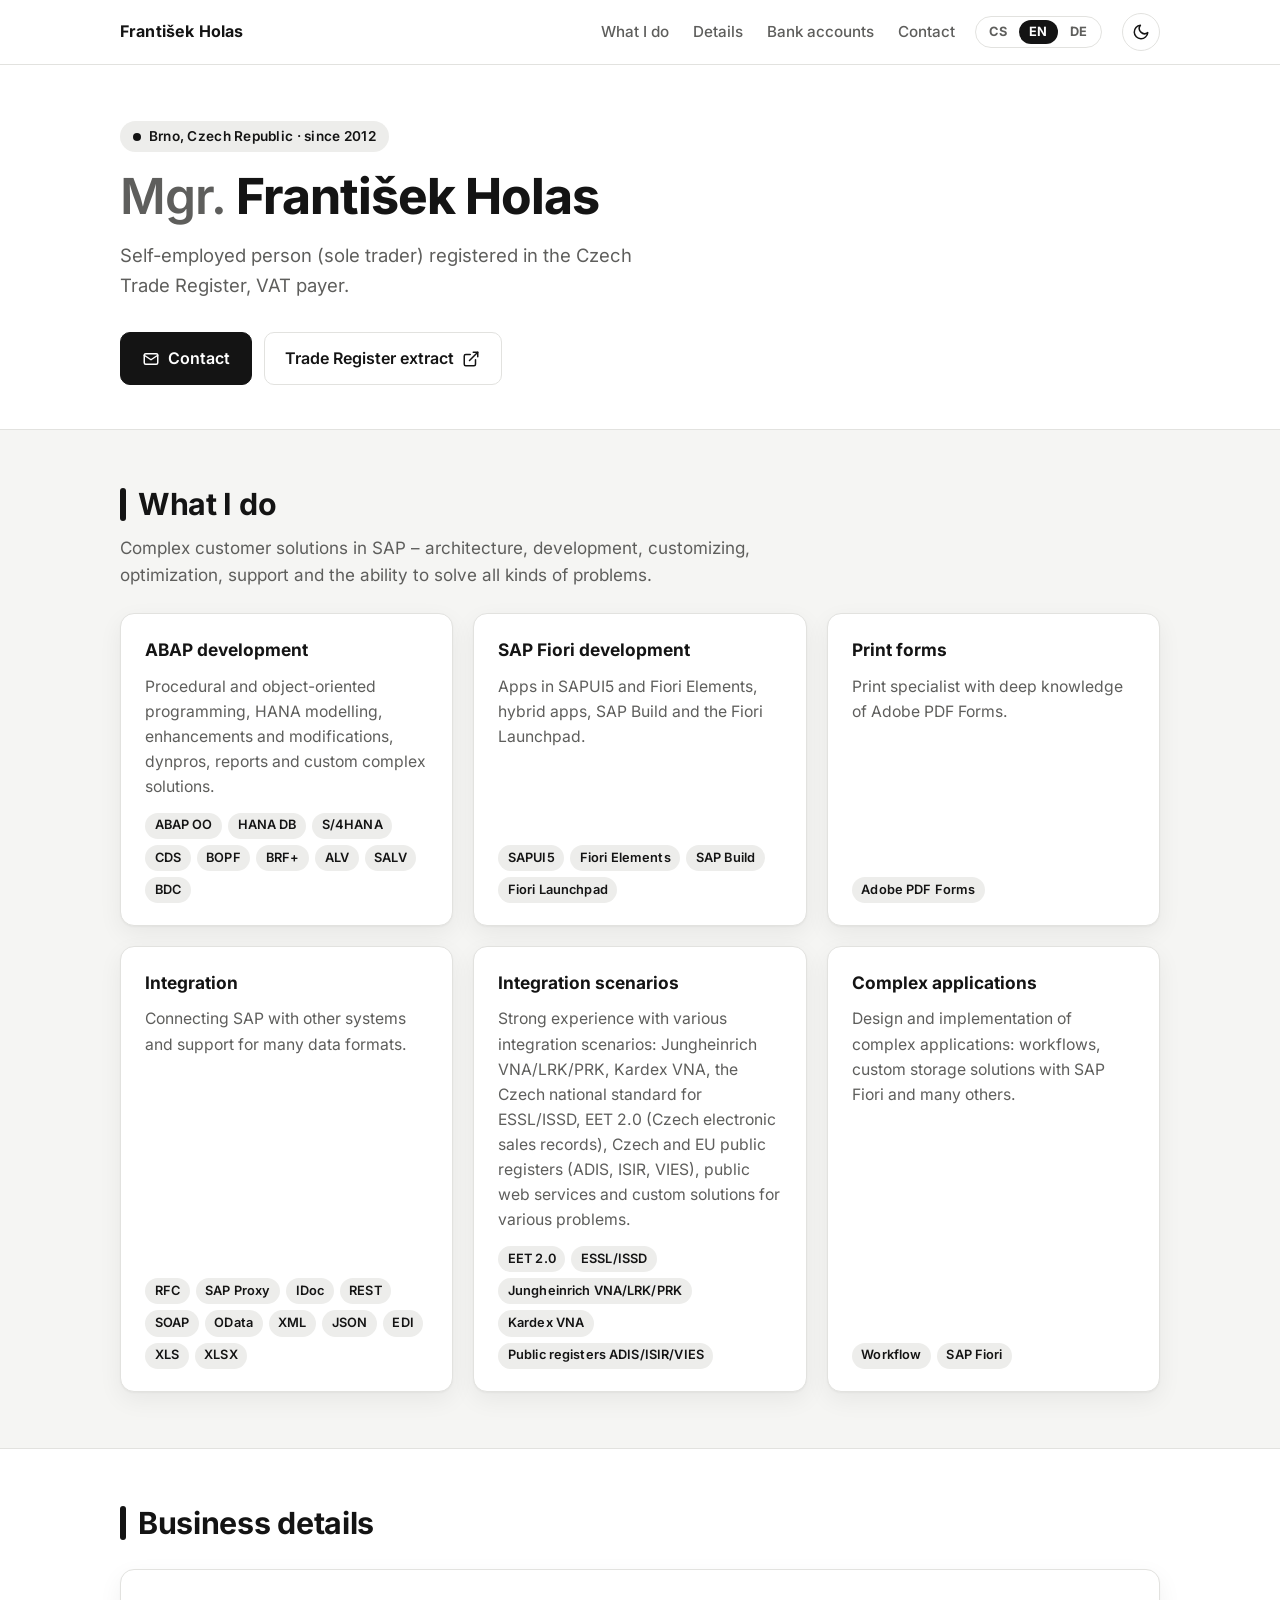
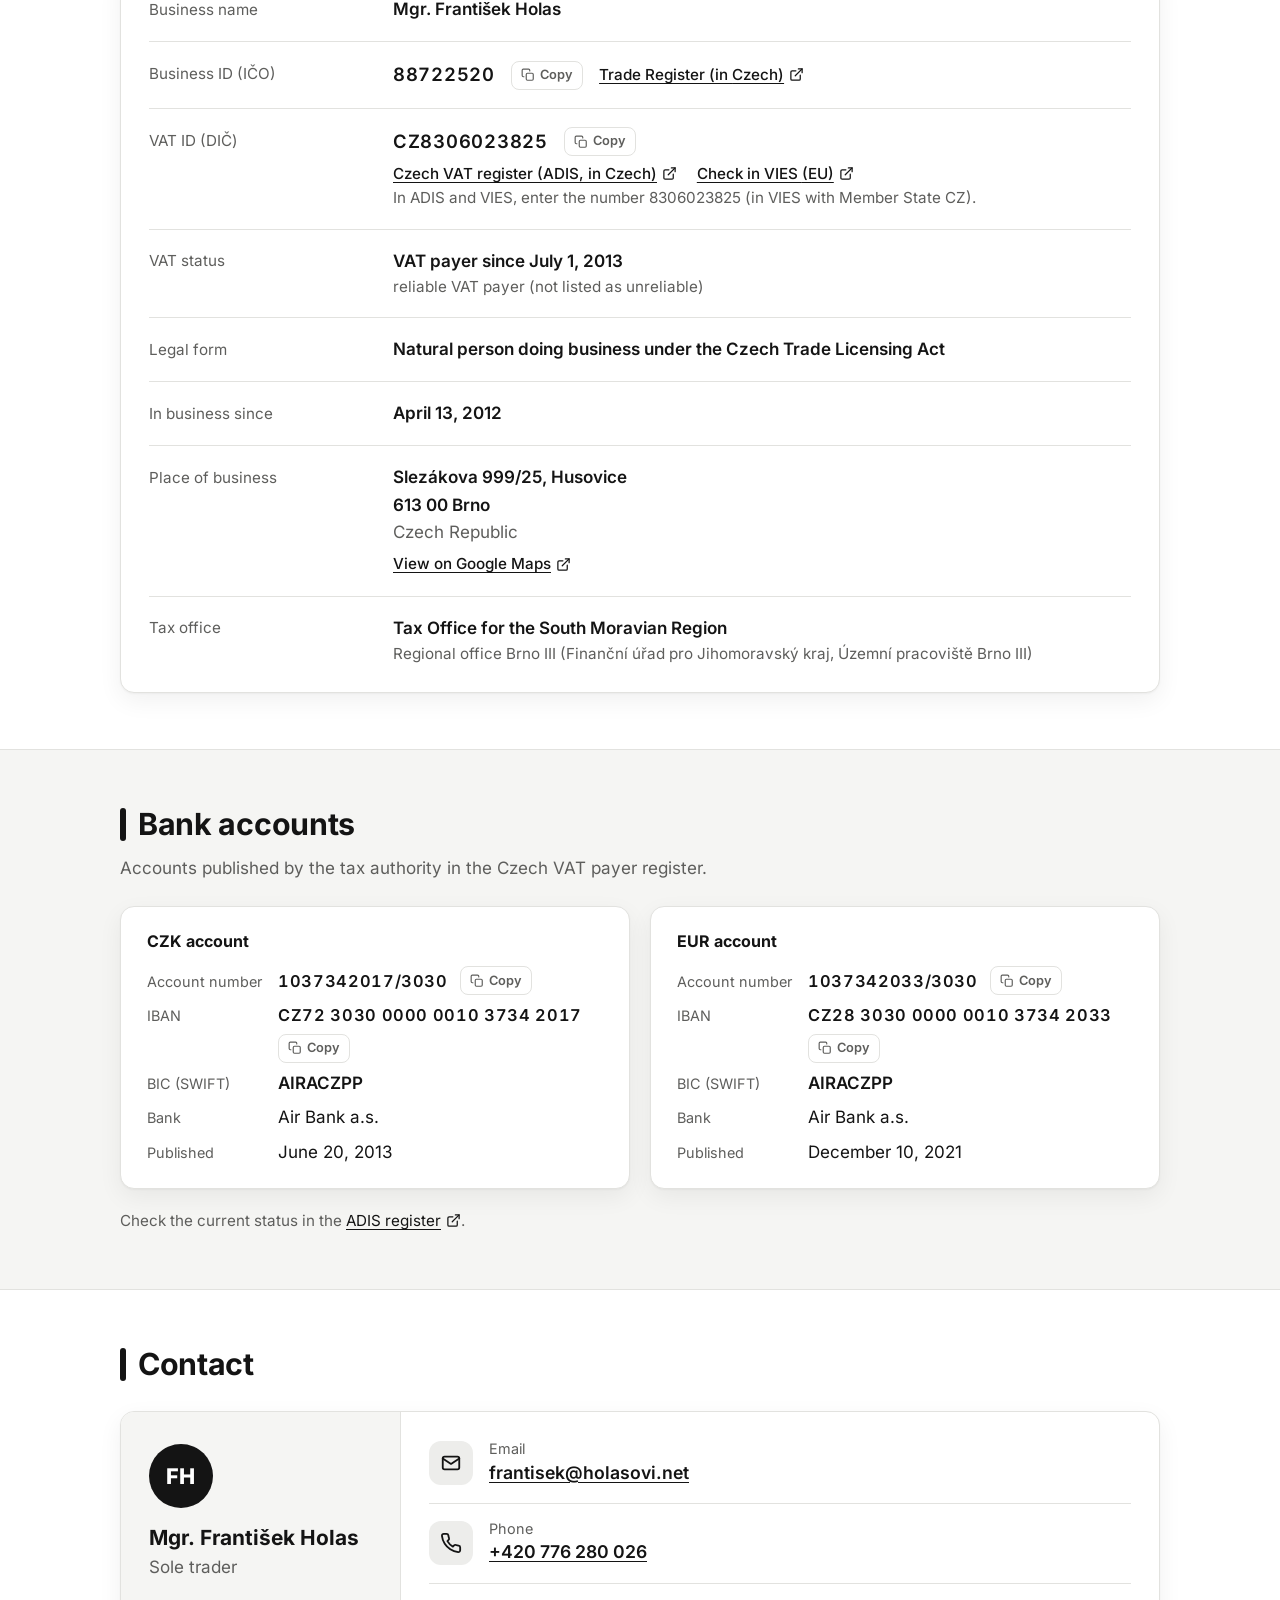
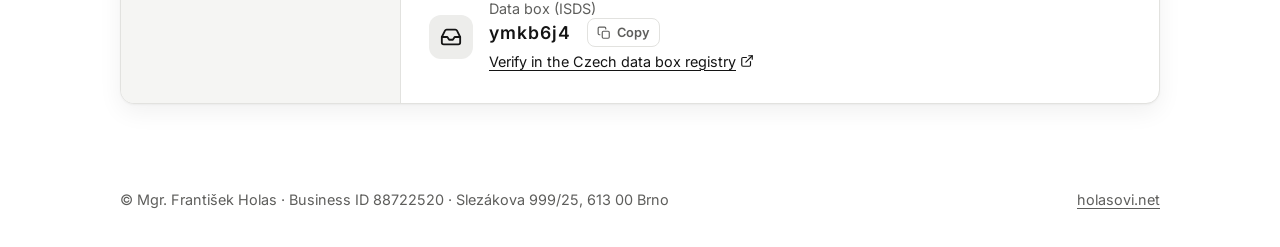
==== frantisek-profil-88722520/index.html @ c2760b26 "Profil Františka: štítky integračních scénářů abecedně Co-Authored-By: Claude Opus 5.5 <noreply@anth" ====
<!doctype html>
<html lang="cs" data-lang-auto>
<head>
  <meta charset="utf-8">
  <meta name="viewport" content="width=device-width, initial-scale=1">
  <!-- Vygenerováno nástrojem nastroje/profily.py – ručně neupravovat. -->
  <script src="../assets/profil/profil.js"></script>
  <title>Mgr. František Holas | podnikatel, Brno</title>
  <meta name="description" content="Mgr. František Holas, podnikatel, IČO 88722520, DIČ CZ8306023825, Slezákova 999/25, 613 00 Brno. Údaje o podnikateli, bankovní účty a kontakt.">
  <meta name="color-scheme" content="light dark">
  <meta name="theme-color" content="#ffffff" media="(prefers-color-scheme: light)">
  <meta name="theme-color" content="#0f0f0f" media="(prefers-color-scheme: dark)">

  <link rel="alternate" hreflang="cs" href="https://holasovi.net/frantisek-profil-88722520/">
  <link rel="alternate" hreflang="en" href="https://holasovi.net/frantisek-profil-88722520/en/">
  <link rel="alternate" hreflang="de" href="https://holasovi.net/frantisek-profil-88722520/de/">
  <link rel="alternate" hreflang="x-default" href="https://holasovi.net/frantisek-profil-88722520/">
  <link rel="canonical" href="https://holasovi.net/frantisek-profil-88722520/">

  <meta property="og:type" content="profile">
  <meta property="og:url" content="https://holasovi.net/frantisek-profil-88722520/">
  <meta property="og:locale" content="cs_CZ">
  <meta property="og:title" content="Mgr. František Holas">
  <meta property="og:description" content="Údaje o podnikateli, bankovní účty a kontakt. IČO 88722520, Brno.">

  <link rel="icon" type="image/png" sizes="32x32" href="ikony/favicon-32.png">
  <link rel="icon" type="image/png" sizes="64x64" href="ikony/favicon-64.png">
  <link rel="apple-touch-icon" href="ikony/apple-touch-icon.png">
  <link rel="preload" href="../assets/profil/fonts/inter-latin.woff2" as="font" type="font/woff2" crossorigin>
  <link rel="preload" href="../assets/profil/fonts/inter-latin-ext.woff2" as="font" type="font/woff2" crossorigin>
  <link rel="stylesheet" href="../assets/profil/profil.css">

  <script type="application/ld+json">
  {
    "@context": "https://schema.org",
    "@type": "Person",
    "name": "Mgr. František Holas",
    "givenName": "František",
    "familyName": "Holas",
    "url": "https://holasovi.net/frantisek-profil-88722520/",
    "email": "frantisek@holasovi.net",
    "vatID": "CZ8306023825",
    "identifier": {
      "@type": "PropertyValue",
      "propertyID": "IČO",
      "value": "88722520"
    },
    "address": {
      "@type": "PostalAddress",
      "streetAddress": "Slezákova 999/25",
      "addressLocality": "Brno",
      "postalCode": "613 00",
      "addressCountry": "CZ"
    },
    "honorificPrefix": "Mgr.",
    "knowsAbout": [
      "ABAP OO",
      "ALV",
      "Adobe PDF Forms",
      "BDC",
      "BOPF",
      "BRF+",
      "CDS",
      "EDI",
      "EET 2.0",
      "ESSL/ISSD",
      "Fiori Elements",
      "Fiori Launchpad",
      "HANA DB",
      "IDoc",
      "JSON",
      "Jungheinrich VNA/LRK/PRK",
      "Kardex VNA",
      "OData",
      "REST",
      "RFC",
      "S/4HANA",
      "SALV",
      "SAP Build",
      "SAP Fiori",
      "SAP Proxy",
      "SAPUI5",
      "SOAP",
      "Veřejné rejstříky ADIS/ISIR/VIES",
      "Workflow",
      "XLS",
      "XLSX",
      "XML"
    ],
    "telephone": "+420776280026"
  }
  </script>
</head>
<body>
  <a class="skip" href="#main">Přejít na obsah</a>

  <header class="site-header">
    <div class="wrap">
      <a class="brand" href="#" aria-label="Mgr. František Holas, na začátek stránky">František Holas</a>
      <div class="header-end">
        <nav class="nav" aria-label="Hlavní navigace">
          <a href="#cinnost">Čím se zabývám</a>
          <a href="#udaje">Údaje</a>
          <a href="#ucty">Bankovní účty</a>
          <a href="#kontakt">Kontakt</a>
        </nav>
        <nav class="lang" aria-label="Jazyk">
          <a href="./" hreflang="cs" lang="cs" data-set-lang="cs" aria-label="Čeština" title="Čeština" aria-current="page">CS</a>
          <a href="en/" hreflang="en" lang="en" data-set-lang="en" aria-label="English" title="English">EN</a>
          <a href="de/" hreflang="de" lang="de" data-set-lang="de" aria-label="Deutsch" title="Deutsch">DE</a>
        </nav>
        <button class="vzhled" type="button" aria-label="Tmavý režim" aria-pressed="false" data-na-tmavy="Přepnout na tmavý režim" data-na-svetly="Přepnout na světlý režim" title="Přepnout na tmavý režim">
          <svg class="ikona-mesic" viewBox="0 0 24 24" fill="none" stroke="currentColor" stroke-width="2" stroke-linecap="round" stroke-linejoin="round" aria-hidden="true"><path d="M21 12.8A9 9 0 1 1 11.2 3a7 7 0 0 0 9.8 9.8z"/></svg>
          <svg class="ikona-slunce" viewBox="0 0 24 24" fill="none" stroke="currentColor" stroke-width="2" stroke-linecap="round" stroke-linejoin="round" aria-hidden="true"><circle cx="12" cy="12" r="4"/><path d="M12 2v2M12 20v2M4.93 4.93l1.41 1.41M17.66 17.66l1.41 1.41M2 12h2M20 12h2M4.93 19.07l1.41-1.41M17.66 6.34l1.41-1.41"/></svg>
        </button>
      </div>
    </div>
  </header>

  <main id="main">
    <section class="hero">
      <div class="wrap">
        <p class="eyebrow">Brno, Česká republika · od roku 2012</p>
        <h1><span class="titul">Mgr.</span> František&nbsp;Holas</h1>
        <p class="lead">Podnikající fyzická osoba zapsaná v&nbsp;živnostenském rejstříku, plátce DPH.</p>
        <div class="actions">
          <a class="btn primary" href="#kontakt">
            <svg viewBox="0 0 24 24" fill="none" stroke="currentColor" stroke-width="2" stroke-linecap="round" stroke-linejoin="round" aria-hidden="true"><rect x="3" y="5" width="18" height="14" rx="2"/><polyline points="3 7 12 13 21 7"/></svg>
            Kontakt
          </a>
          <a class="btn" href="https://rzp.gov.cz/verejne-udaje/cs/udaje/vyber-subjektu;ico=88722520" target="_blank" rel="noopener" hreflang="cs">
            Výpis ze živnostenského rejstříku
            <svg viewBox="0 0 24 24" fill="none" stroke="currentColor" stroke-width="2" stroke-linecap="round" stroke-linejoin="round" aria-hidden="true"><path d="M18 13v6a2 2 0 0 1-2 2H5a2 2 0 0 1-2-2V8a2 2 0 0 1 2-2h6"/><polyline points="15 3 21 3 21 9"/><line x1="10" y1="14" x2="21" y2="3"/></svg>
          </a>
        </div>
      </div>
    </section>

    <section class="block soft" id="cinnost" aria-labelledby="cinnost-h">
      <div class="wrap">
        <h2 id="cinnost-h">Čím se zabývám</h2>
        <p class="intro">Komplexní řešení pro zákazníky v&nbsp;SAP – návrh architektury, vývoj, customizing, optimalizace, podpora a řešení nejrůznějších problémů.</p>
        <div class="oblasti">
          <div class="card oblast">
            <h3>Vývoj v&nbsp;ABAP</h3>
            <p>Procedurální i objektový přístup, modelování v&nbsp;HANA, enhancementy a modifikace, dynpra, reporty a vlastní komplexní řešení.</p>
            <ul class="stitky"><li>ABAP OO</li><li>HANA DB</li><li>S/4HANA</li><li>CDS</li><li>BOPF</li><li>BRF+</li><li>ALV</li><li>SALV</li><li>BDC</li></ul>
          </div>
          <div class="card oblast">
            <h3>Vývoj v&nbsp;SAP Fiori</h3>
            <p>Aplikace v&nbsp;SAPUI5 a Fiori Elements, hybridní aplikace, SAP Build a Fiori Launchpad.</p>
            <ul class="stitky"><li>SAPUI5</li><li>Fiori Elements</li><li>SAP Build</li><li>Fiori Launchpad</li></ul>
          </div>
          <div class="card oblast">
            <h3>Tiskové formuláře</h3>
            <p>Specialista na tisk s&nbsp;hlubokou znalostí Adobe PDF Forms.</p>
            <ul class="stitky"><li>Adobe PDF Forms</li></ul>
          </div>
          <div class="card oblast">
            <h3>Integrace</h3>
            <p>Propojení SAP s&nbsp;dalšími systémy a podpora mnoha datových formátů.</p>
            <ul class="stitky"><li>RFC</li><li>SAP Proxy</li><li>IDoc</li><li>REST</li><li>SOAP</li><li>OData</li><li>XML</li><li>JSON</li><li>EDI</li><li>XLS</li><li>XLSX</li></ul>
          </div>
          <div class="card oblast">
            <h3>Integrační scénáře</h3>
            <p>Bohaté zkušenosti s&nbsp;různými scénáři: Jungheinrich VNA/LRK/PRK, Kardex VNA, národní standard pro ESSL/ISSD, EET&nbsp;2.0, veřejné rejstříky (ADIS, ISIR, VIES), veřejné webové služby a vlastní řešení nejrůznějších problémů.</p>
            <ul class="stitky"><li>EET 2.0</li><li>ESSL/ISSD</li><li>Jungheinrich VNA/LRK/PRK</li><li>Kardex VNA</li><li>Veřejné rejstříky ADIS/ISIR/VIES</li></ul>
          </div>
          <div class="card oblast">
            <h3>Komplexní aplikace</h3>
            <p>Návrh a realizace komplexních aplikací: workflow, vlastní řešení ukládání dat se SAP Fiori a mnoho dalšího.</p>
            <ul class="stitky"><li>Workflow</li><li>SAP Fiori</li></ul>
          </div>
        </div>
      </div>
    </section>

    <section class="block" id="udaje" aria-labelledby="udaje-h">
      <div class="wrap">
        <h2 id="udaje-h">Údaje o&nbsp;podnikateli</h2>
        <dl class="card facts">
          <div class="fact">
            <dt>Obchodní jméno</dt>
            <dd>Mgr.&nbsp;František&nbsp;Holas</dd>
          </div>
          <div class="fact">
            <dt>IČO</dt>
            <dd class="num-row">
              <span class="num">88722520</span>
              <button class="kopirovat" type="button" data-kopirovat="88722520" data-text="Kopírovat" data-hotovo="Zkopírováno" aria-label="Kopírovat IČO"><svg viewBox="0 0 24 24" fill="none" stroke="currentColor" stroke-width="2" stroke-linecap="round" stroke-linejoin="round" aria-hidden="true"><rect x="9" y="9" width="12" height="12" rx="2"/><path d="M5 15H4a2 2 0 0 1-2-2V4a2 2 0 0 1 2-2h9a2 2 0 0 1 2 2v1"/></svg><span class="kopirovat__text">Kopírovat</span></button>
              <a class="ext" href="https://rzp.gov.cz/verejne-udaje/cs/udaje/vyber-subjektu;ico=88722520" target="_blank" rel="noopener" hreflang="cs">Živnostenský <span class="nowrap">rejstřík<svg viewBox="0 0 24 24" fill="none" stroke="currentColor" stroke-width="2" stroke-linecap="round" stroke-linejoin="round" aria-hidden="true"><path d="M18 13v6a2 2 0 0 1-2 2H5a2 2 0 0 1-2-2V8a2 2 0 0 1 2-2h6"/><polyline points="15 3 21 3 21 9"/><line x1="10" y1="14" x2="21" y2="3"/></svg></span></a>
            </dd>
          </div>
          <div class="fact">
            <dt>DIČ</dt>
            <dd>
              <span class="num-row"><span class="num">CZ8306023825</span><button class="kopirovat" type="button" data-kopirovat="CZ8306023825" data-text="Kopírovat" data-hotovo="Zkopírováno" aria-label="Kopírovat DIČ"><svg viewBox="0 0 24 24" fill="none" stroke="currentColor" stroke-width="2" stroke-linecap="round" stroke-linejoin="round" aria-hidden="true"><rect x="9" y="9" width="12" height="12" rx="2"/><path d="M5 15H4a2 2 0 0 1-2-2V4a2 2 0 0 1 2-2h9a2 2 0 0 1 2 2v1"/></svg><span class="kopirovat__text">Kopírovat</span></button></span>
              <span class="odkazy"><a class="ext" href="https://adisspr.mfcr.cz/dpr/DphReg?id=1&amp;pocet=1&amp;fu=&amp;OK=+Search+&amp;ZPRAC=RDPHI1&amp;dic=8306023825" target="_blank" rel="noopener" hreflang="cs">Registr plátců DPH <span class="nowrap">(ADIS)<svg viewBox="0 0 24 24" fill="none" stroke="currentColor" stroke-width="2" stroke-linecap="round" stroke-linejoin="round" aria-hidden="true"><path d="M18 13v6a2 2 0 0 1-2 2H5a2 2 0 0 1-2-2V8a2 2 0 0 1 2-2h6"/><polyline points="15 3 21 3 21 9"/><line x1="10" y1="14" x2="21" y2="3"/></svg></span></a><a class="ext" href="https://ec.europa.eu/taxation_customs/vies/#/vat-validation" target="_blank" rel="noopener">Ověření ve VIES <span class="nowrap">(EU)<svg viewBox="0 0 24 24" fill="none" stroke="currentColor" stroke-width="2" stroke-linecap="round" stroke-linejoin="round" aria-hidden="true"><path d="M18 13v6a2 2 0 0 1-2 2H5a2 2 0 0 1-2-2V8a2 2 0 0 1 2-2h6"/><polyline points="15 3 21 3 21 9"/><line x1="10" y1="14" x2="21" y2="3"/></svg></span></a></span>
              <span class="note">V&nbsp;ADIS i&nbsp;VIES zadejte číslo 8306023825 (ve VIES členský stát CZ).</span>
            </dd>
          </div>
          <div class="fact">
            <dt>Plátce DPH</dt>
            <dd>ano, od <time datetime="2013-07-01">1.&nbsp;července 2013</time> <span class="note">spolehlivý plátce (není veden jako nespolehlivý)</span></dd>
          </div>
          <div class="fact">
            <dt>Právní forma</dt>
            <dd>Fyzická osoba podnikající dle živnostenského zákona</dd>
          </div>
          <div class="fact">
            <dt>Podnikání od</dt>
            <dd><time datetime="2012-04-13">13.&nbsp;dubna 2012</time></dd>
          </div>
          <div class="fact">
            <dt>Místo podnikání</dt>
            <dd><address>Slezákova 999/25, Husovice<br>613&nbsp;00 Brno<br><span class="country">Česká republika</span></address>
              <a class="ext map-link" href="https://www.google.com/maps/search/?api=1&amp;query=Slez%C3%A1kova%20999%2F25%2C%20613%2000%20Brno" target="_blank" rel="noopener">Zobrazit v&nbsp;Mapách <span class="nowrap">Google<svg viewBox="0 0 24 24" fill="none" stroke="currentColor" stroke-width="2" stroke-linecap="round" stroke-linejoin="round" aria-hidden="true"><path d="M18 13v6a2 2 0 0 1-2 2H5a2 2 0 0 1-2-2V8a2 2 0 0 1 2-2h6"/><polyline points="15 3 21 3 21 9"/><line x1="10" y1="14" x2="21" y2="3"/></svg></span></a>
            </dd>
          </div>
          <div class="fact">
            <dt>Správce daně</dt>
            <dd>Finanční úřad pro Jihomoravský kraj <span class="note">Územní pracoviště Brno III</span></dd>
          </div>
        </dl>
      </div>
    </section>

    <section class="block soft" id="ucty" aria-labelledby="ucty-h">
      <div class="wrap">
        <h2 id="ucty-h">Bankovní účty</h2>
        <p class="intro">Účty zveřejněné správcem daně v&nbsp;registru plátců DPH.</p>
        <div class="ucty">
          <div class="card ucet">
            <h3>Účet v&nbsp;CZK</h3>
            <dl>
              <dt>Číslo účtu</dt>
              <dd><span class="num">1037342017/3030</span><button class="kopirovat" type="button" data-kopirovat="1037342017/3030" data-text="Kopírovat" data-hotovo="Zkopírováno" aria-label="Kopírovat číslo účtu"><svg viewBox="0 0 24 24" fill="none" stroke="currentColor" stroke-width="2" stroke-linecap="round" stroke-linejoin="round" aria-hidden="true"><rect x="9" y="9" width="12" height="12" rx="2"/><path d="M5 15H4a2 2 0 0 1-2-2V4a2 2 0 0 1 2-2h9a2 2 0 0 1 2 2v1"/></svg><span class="kopirovat__text">Kopírovat</span></button></dd>
              <dt>IBAN</dt>
              <dd><span class="num">CZ72&nbsp;3030&nbsp;0000&nbsp;0010&nbsp;3734&nbsp;2017</span><button class="kopirovat" type="button" data-kopirovat="CZ7230300000001037342017" data-text="Kopírovat" data-hotovo="Zkopírováno" aria-label="Kopírovat IBAN"><svg viewBox="0 0 24 24" fill="none" stroke="currentColor" stroke-width="2" stroke-linecap="round" stroke-linejoin="round" aria-hidden="true"><rect x="9" y="9" width="12" height="12" rx="2"/><path d="M5 15H4a2 2 0 0 1-2-2V4a2 2 0 0 1 2-2h9a2 2 0 0 1 2 2v1"/></svg><span class="kopirovat__text">Kopírovat</span></button></dd>
              <dt>BIC (SWIFT)</dt>
              <dd>AIRACZPP</dd>
              <dt>Banka</dt>
              <dd class="slabe">Air Bank a.s.</dd>
              <dt>Zveřejněno</dt>
              <dd class="slabe"><time datetime="2013-06-20">20.&nbsp;června 2013</time></dd>
            </dl>
          </div>
          <div class="card ucet">
            <h3>Účet v&nbsp;EUR</h3>
            <dl>
              <dt>Číslo účtu</dt>
              <dd><span class="num">1037342033/3030</span><button class="kopirovat" type="button" data-kopirovat="1037342033/3030" data-text="Kopírovat" data-hotovo="Zkopírováno" aria-label="Kopírovat číslo účtu"><svg viewBox="0 0 24 24" fill="none" stroke="currentColor" stroke-width="2" stroke-linecap="round" stroke-linejoin="round" aria-hidden="true"><rect x="9" y="9" width="12" height="12" rx="2"/><path d="M5 15H4a2 2 0 0 1-2-2V4a2 2 0 0 1 2-2h9a2 2 0 0 1 2 2v1"/></svg><span class="kopirovat__text">Kopírovat</span></button></dd>
              <dt>IBAN</dt>
              <dd><span class="num">CZ28&nbsp;3030&nbsp;0000&nbsp;0010&nbsp;3734&nbsp;2033</span><button class="kopirovat" type="button" data-kopirovat="CZ2830300000001037342033" data-text="Kopírovat" data-hotovo="Zkopírováno" aria-label="Kopírovat IBAN"><svg viewBox="0 0 24 24" fill="none" stroke="currentColor" stroke-width="2" stroke-linecap="round" stroke-linejoin="round" aria-hidden="true"><rect x="9" y="9" width="12" height="12" rx="2"/><path d="M5 15H4a2 2 0 0 1-2-2V4a2 2 0 0 1 2-2h9a2 2 0 0 1 2 2v1"/></svg><span class="kopirovat__text">Kopírovat</span></button></dd>
              <dt>BIC (SWIFT)</dt>
              <dd>AIRACZPP</dd>
              <dt>Banka</dt>
              <dd class="slabe">Air Bank a.s.</dd>
              <dt>Zveřejněno</dt>
              <dd class="slabe"><time datetime="2021-12-10">10.&nbsp;prosince 2021</time></dd>
            </dl>
          </div>
        </div>
        <p class="zdroj">Aktuální stav ověříte v&nbsp;<a class="ext" href="https://adisspr.mfcr.cz/dpr/DphReg?id=1&amp;pocet=1&amp;fu=&amp;OK=+Search+&amp;ZPRAC=RDPHI1&amp;dic=8306023825" target="_blank" rel="noopener" hreflang="cs">registru <span class="nowrap">ADIS<svg viewBox="0 0 24 24" fill="none" stroke="currentColor" stroke-width="2" stroke-linecap="round" stroke-linejoin="round" aria-hidden="true"><path d="M18 13v6a2 2 0 0 1-2 2H5a2 2 0 0 1-2-2V8a2 2 0 0 1 2-2h6"/><polyline points="15 3 21 3 21 9"/><line x1="10" y1="14" x2="21" y2="3"/></svg></span></a>.</p>
      </div>
    </section>

    <section class="block" id="kontakt" aria-labelledby="kontakt-h">
      <div class="wrap">
        <h2 id="kontakt-h">Kontakt</h2>
        <div class="card contact">
          <div class="person">
            <div class="avatar" aria-hidden="true">FH</div>
            <div>
              <p class="name">Mgr.&nbsp;František&nbsp;Holas</p>
              <p class="role">podnikatel</p>
            </div>
          </div>
          <ul class="channels">
            <li class="channel">
              <span class="icon" aria-hidden="true"><svg viewBox="0 0 24 24" fill="none" stroke="currentColor" stroke-width="2" stroke-linecap="round" stroke-linejoin="round" aria-hidden="true"><rect x="3" y="5" width="18" height="14" rx="2"/><polyline points="3 7 12 13 21 7"/></svg></span>
              <div>
                <span class="label">E-mail</span>
                <a class="value" href="mailto:frantisek@holasovi.net">frantisek@<wbr>holasovi.net</a>
              </div>
            </li>
            <li class="channel">
              <span class="icon" aria-hidden="true"><svg viewBox="0 0 24 24" fill="none" stroke="currentColor" stroke-width="2" stroke-linecap="round" stroke-linejoin="round" aria-hidden="true"><path d="M22 16.92v3a2 2 0 0 1-2.18 2 19.79 19.79 0 0 1-8.63-3.07 19.5 19.5 0 0 1-6-6 19.79 19.79 0 0 1-3.07-8.67A2 2 0 0 1 4.11 2h3a2 2 0 0 1 2 1.72 12.84 12.84 0 0 0 .7 2.81 2 2 0 0 1-.45 2.11L8.09 9.91a16 16 0 0 0 6 6l1.27-1.27a2 2 0 0 1 2.11-.45 12.84 12.84 0 0 0 2.81.7A2 2 0 0 1 22 16.92z"/></svg></span>
              <div>
                <span class="label">Telefon</span>
                <a class="value" href="tel:+420776280026">+420&nbsp;776&nbsp;280&nbsp;026</a>
              </div>
            </li>
            <li class="channel">
              <span class="icon" aria-hidden="true"><svg viewBox="0 0 24 24" fill="none" stroke="currentColor" stroke-width="2" stroke-linecap="round" stroke-linejoin="round" aria-hidden="true"><polyline points="22 12 16 12 14 15 10 15 8 12 2 12"/><path d="M5.45 5.11 2 12v6a2 2 0 0 0 2 2h16a2 2 0 0 0 2-2v-6l-3.45-6.89A2 2 0 0 0 16.76 4H7.24a2 2 0 0 0-1.79 1.11z"/></svg></span>
              <div>
                <span class="label">Datová schránka</span>
                <span class="num-row"><span class="value id">ymkb6j4</span><button class="kopirovat" type="button" data-kopirovat="ymkb6j4" data-text="Kopírovat" data-hotovo="Zkopírováno" aria-label="Kopírovat ID datové schránky"><svg viewBox="0 0 24 24" fill="none" stroke="currentColor" stroke-width="2" stroke-linecap="round" stroke-linejoin="round" aria-hidden="true"><rect x="9" y="9" width="12" height="12" rx="2"/><path d="M5 15H4a2 2 0 0 1-2-2V4a2 2 0 0 1 2-2h9a2 2 0 0 1 2 2v1"/></svg><span class="kopirovat__text">Kopírovat</span></button></span>
                <a class="hint ext" href="https://www.datovka.gov.cz/sds/detail?dbid=ymkb6j4" target="_blank" rel="noopener" hreflang="cs">Ověřit v registru datových <span class="nowrap">schránek<svg viewBox="0 0 24 24" fill="none" stroke="currentColor" stroke-width="2" stroke-linecap="round" stroke-linejoin="round" aria-hidden="true"><path d="M18 13v6a2 2 0 0 1-2 2H5a2 2 0 0 1-2-2V8a2 2 0 0 1 2-2h6"/><polyline points="15 3 21 3 21 9"/><line x1="10" y1="14" x2="21" y2="3"/></svg></span></a>
              </div>
            </li>
          </ul>
        </div>
      </div>
    </section>
  </main>

  <footer class="site-footer">
    <div class="wrap">
      <span>© Mgr.&nbsp;František&nbsp;Holas · IČO 88722520 · Slezákova 999/25, 613&nbsp;00 Brno</span>
      <a href="../" lang="cs" title="Rodinný strom Holasových">holasovi.net</a>
    </div>
  </footer>
</body>
</html>
---- assets/profil/profil.css ----
/*
 * Podnikatelské profily členů rodiny (holasovi.net/frantisek-profil-88722520/, vera-profil-06635971/).
 * Rozložení podle conceptual.cz, bez loga, černobílé. Světlý a tmavý režim: výchozí podle
 * prohlížeče, přepínač v záhlaví nastaví <html data-theme="light|dark"> (assets/profil.js).
 *
 * Inter (SIL Open Font License, viz fonts/OFL-Inter.txt), uložené přímo na webu.
 */
@font-face {
  font-family: "Inter";
  font-style: normal;
  font-weight: 100 900;
  font-display: swap;
  src: url("fonts/inter-latin-ext.woff2") format("woff2");
  unicode-range: U+0100-017F;
}
@font-face {
  font-family: "Inter";
  font-style: normal;
  font-weight: 100 900;
  font-display: swap;
  src: url("fonts/inter-latin.woff2") format("woff2");
  unicode-range: U+0000-00FF, U+0131, U+0152-0153, U+02BB-02BC, U+02C6, U+02DA, U+02DC, U+0304, U+0308, U+0329, U+2000-206F, U+20AC, U+2122, U+2191, U+2193, U+2212, U+2215, U+FEFF, U+FFFD;
}

/* ---------- Barvy: světlý režim ---------- */
:root {
  color-scheme: light;
  --ink: #141414;
  --muted: #5e5e5c;
  --line: #e2e2df;
  --bg: #ffffff;
  --bg-soft: #f5f5f3;
  --card: #ffffff;
  --chip: #ededeb;
  --accent: #141414;
  --accent-ink: #ffffff;
  --accent-hover: #3a3a38;
  --header: rgba(255, 255, 255, .9);
  --shadow: 0 1px 2px rgba(0, 0, 0, .04), 0 8px 24px rgba(0, 0, 0, .06);
  --radius: 14px;
  --font: "Inter", system-ui, -apple-system, "Segoe UI", Roboto, "Helvetica Neue", Arial, sans-serif;
}

/* ---------- Barvy: tmavý režim ---------- */
@media (prefers-color-scheme: dark) {
  :root:not([data-theme="light"]) {
    color-scheme: dark;
    --ink: #f0f0ee;
    --muted: #a3a3a0;
    --line: #2c2c2a;
    --bg: #0f0f0f;
    --bg-soft: #151515;
    --card: #191918;
    --chip: #262624;
    --accent: #f0f0ee;
    --accent-ink: #111111;
    --accent-hover: #d2d2cf;
    --header: rgba(15, 15, 15, .88);
    --shadow: 0 1px 2px rgba(0, 0, 0, .3);
  }
}
:root[data-theme="dark"] {
  color-scheme: dark;
  --ink: #f0f0ee;
  --muted: #a3a3a0;
  --line: #2c2c2a;
  --bg: #0f0f0f;
  --bg-soft: #151515;
  --card: #191918;
  --chip: #262624;
  --accent: #f0f0ee;
  --accent-ink: #111111;
  --accent-hover: #d2d2cf;
  --header: rgba(15, 15, 15, .88);
  --shadow: 0 1px 2px rgba(0, 0, 0, .3);
}

*, *::before, *::after { box-sizing: border-box; }

html { scroll-behavior: smooth; -webkit-text-size-adjust: 100%; background: var(--bg); }
@media (prefers-reduced-motion: reduce) { html { scroll-behavior: auto; } }

body {
  margin: 0;
  font-family: var(--font);
  font-size: 1.0625rem;
  line-height: 1.6;
  color: var(--ink);
  background: var(--bg);
  -webkit-font-smoothing: antialiased;
}

a { color: var(--ink); text-underline-offset: .18em; text-decoration-thickness: 1px; }
a:hover { text-decoration-thickness: 2px; }
a:focus-visible, button:focus-visible {
  outline: 3px solid var(--ink);
  outline-offset: 3px;
  border-radius: 6px;
}

.wrap { width: 100%; max-width: 1080px; margin: 0 auto; padding: 0 20px; }

.skip {
  position: absolute; left: -9999px; top: 0;
  background: var(--accent); color: var(--accent-ink); padding: .6rem 1rem; z-index: 10;
}
.skip:focus { left: 1rem; top: 1rem; }

/* ---------- Záhlaví ---------- */
.site-header {
  position: sticky; top: 0; z-index: 5;
  border-bottom: 1px solid var(--line);
  background: var(--header);
  backdrop-filter: saturate(1.4) blur(8px);
}
.site-header .wrap { display: flex; align-items: center; justify-content: space-between; gap: 1rem; min-height: 64px; }
.brand { color: var(--ink); text-decoration: none; font-weight: 700; font-size: 1rem; letter-spacing: .01em; white-space: nowrap; }
.header-end { display: flex; align-items: center; gap: 1.25rem; }
.nav { display: flex; gap: 1.5rem; }
.nav a { color: var(--muted); text-decoration: none; font-size: .95rem; font-weight: 500; }
.nav a:hover { color: var(--ink); }

.lang { display: flex; gap: 2px; padding: 3px; border: 1px solid var(--line); border-radius: 999px; background: var(--card); }
.lang a {
  min-width: 2.4rem; padding: .3rem .55rem; border-radius: 999px; text-align: center;
  color: var(--muted); text-decoration: none; font-size: .8rem; font-weight: 700; letter-spacing: .06em; line-height: 1.2;
}
.lang a:hover { color: var(--ink); background: var(--bg-soft); }
.lang a[aria-current="page"] { background: var(--accent); color: var(--accent-ink); }
.lang a:focus-visible { outline-offset: 1px; border-radius: 999px; }

.vzhled {
  display: grid; place-items: center;
  width: 38px; height: 38px; padding: 0;
  border: 1px solid var(--line); border-radius: 50%;
  background: var(--card); color: var(--ink); cursor: pointer;
}
.vzhled:hover { background: var(--bg-soft); }
.vzhled svg { width: 18px; height: 18px; }
.vzhled .ikona-slunce { display: none; }
:root[data-vzhled="dark"] .vzhled .ikona-slunce { display: block; }
:root[data-vzhled="dark"] .vzhled .ikona-mesic { display: none; }

/* ---------- Úvod ---------- */
.hero { padding: 56px 0 44px; }
.eyebrow {
  display: inline-flex; align-items: center; gap: .5rem;
  margin: 0 0 1rem; padding: .3rem .8rem; border-radius: 1rem;
  background: var(--chip); color: var(--ink);
  font-size: .85rem; font-weight: 600; letter-spacing: .02em;
}
.eyebrow::before { content: ""; width: 8px; height: 8px; border-radius: 50%; background: var(--ink); }
h1 {
  margin: 0 0 1rem;
  font-size: clamp(2rem, 5.5vw, 3.1rem);
  line-height: 1.15;
  letter-spacing: -.02em;
  font-weight: 750;
}
h1 .titul { color: var(--muted); font-weight: 600; }
.lead { margin: 0 0 2rem; color: var(--muted); font-size: 1.15rem; max-width: 46ch; }
.actions { display: flex; flex-wrap: wrap; gap: .75rem; }
.btn {
  display: inline-flex; align-items: center; gap: .5rem;
  padding: .8rem 1.3rem; border-radius: 10px;
  font-weight: 600; font-size: 1rem; text-decoration: none;
  border: 1px solid var(--line); color: var(--ink); background: var(--card);
  transition: background-color .15s, border-color .15s;
}
.btn:hover { background: var(--bg-soft); }
.btn.primary { background: var(--accent); border-color: var(--accent); color: var(--accent-ink); }
.btn.primary:hover { background: var(--accent-hover); border-color: var(--accent-hover); }
.btn svg { width: 18px; height: 18px; flex: none; }

/* ---------- Oddíly ---------- */
section.block { padding: 56px 0; }
section.block.soft { background: var(--bg-soft); border-top: 1px solid var(--line); border-bottom: 1px solid var(--line); }
h2 {
  display: flex; align-items: center; gap: .75rem;
  margin: 0 0 1.75rem; font-size: clamp(1.5rem, 3vw, 1.9rem); letter-spacing: -.01em; line-height: 1.2;
}
h2::before { content: ""; width: 6px; height: 1.1em; border-radius: 3px; background: var(--ink); flex: none; }
.intro { margin: -1rem 0 1.5rem; color: var(--muted); max-width: 62ch; }

.card { background: var(--card); border: 1px solid var(--line); border-radius: var(--radius); box-shadow: var(--shadow); }

/* Údaje */
.facts { margin: 0; padding: 8px 28px; }
.fact { display: grid; grid-template-columns: 220px 1fr; gap: 4px 24px; padding: 18px 0; border-bottom: 1px solid var(--line); }
.fact:last-child { border-bottom: 0; }
.fact dt { color: var(--muted); font-size: .95rem; padding-top: .1rem; }
.fact dd { margin: 0; font-weight: 600; overflow-wrap: anywhere; }
.fact dd address { font-style: normal; }
.fact .note { display: block; font-weight: 400; color: var(--muted); font-size: .95rem; }
.fact .country { font-weight: 400; color: var(--muted); }
.fact .map-link { display: inline-block; margin-top: .4rem; font-weight: 500; font-size: .95rem; }
.fact .obory { margin: .5rem 0 0; padding-left: 1.2rem; font-weight: 400; }
.fact .obory li { margin: .15rem 0; }
.fact .obory-nadpis { display: block; margin-top: .6rem; font-weight: 400; color: var(--muted); font-size: .95rem; }
.ext svg { width: 15px; height: 15px; vertical-align: -.15em; margin-left: .3rem; }
.num-row { display: flex; flex-wrap: wrap; align-items: center; gap: .35rem 1rem; }
.num { font-size: 1.15rem; letter-spacing: .04em; font-variant-numeric: tabular-nums; }
.num-row a { font-weight: 500; font-size: .95rem; }
.odkazy { display: flex; flex-wrap: wrap; gap: .25rem 1.25rem; margin-top: .35rem; }
.odkazy a { font-weight: 500; font-size: .95rem; }

/* Tlačítko Kopírovat */
.kopirovat {
  display: inline-flex; align-items: center; gap: .35rem;
  padding: .2rem .55rem; border: 1px solid var(--line); border-radius: 8px;
  background: var(--card); color: var(--muted); font: inherit; font-size: .8rem; font-weight: 600; cursor: pointer;
}
.kopirovat:hover { color: var(--ink); background: var(--bg-soft); }
.kopirovat svg { width: 14px; height: 14px; }
.kopirovat[data-stav="hotovo"] { color: var(--ink); border-color: var(--ink); }

/* Čím se zabývám */
.oblasti { display: grid; grid-template-columns: repeat(auto-fill, minmax(300px, 1fr)); gap: 20px; }
.oblast { padding: 22px 24px; display: flex; flex-direction: column; gap: .6rem; }
.oblast h3 { margin: 0; font-size: 1.08rem; font-weight: 700; }
.oblast p { margin: 0; color: var(--muted); font-size: .98rem; }
.stitky { list-style: none; margin: auto 0 0; padding: .25rem 0 0; display: flex; flex-wrap: wrap; gap: 6px; }
.stitky li { padding: .18rem .6rem; border-radius: 999px; background: var(--chip); color: var(--ink); font-size: .8rem; font-weight: 600; letter-spacing: .01em; }

/* Bankovní účty */
.ucty { display: grid; grid-template-columns: repeat(auto-fill, minmax(min(100%, 420px), 1fr)); gap: 20px; }
.ucet { padding: 22px 26px; }
.ucet h3 { margin: 0 0 .75rem; font-size: 1rem; font-weight: 700; }
.ucet dl { margin: 0; display: grid; grid-template-columns: auto 1fr; gap: .45rem 1rem; align-items: baseline; }
.ucet dt { color: var(--muted); font-size: .9rem; }
.ucet dd { margin: 0; font-weight: 600; overflow-wrap: anywhere; display: flex; flex-wrap: wrap; align-items: center; gap: .35rem .75rem; }
.ucet dd .num { font-size: 1.02rem; }
.ucet dd.slabe { font-weight: 400; }
.zdroj { margin: 1.25rem 0 0; color: var(--muted); font-size: .95rem; }

/* Kontakt */
.contact { display: grid; grid-template-columns: 280px 1fr; overflow: hidden; }
.person { padding: 32px 28px; background: var(--bg-soft); border-right: 1px solid var(--line); }
.avatar {
  width: 64px; height: 64px; border-radius: 50%;
  display: grid; place-items: center;
  background: var(--accent); color: var(--accent-ink); font-weight: 800; font-size: 1.35rem; letter-spacing: .02em;
  margin-bottom: 1rem;
}
.person .name { margin: 0; font-size: 1.3rem; font-weight: 700; line-height: 1.3; }
.person .role { margin: .2rem 0 0; color: var(--muted); }
.channels { list-style: none; margin: 0; padding: 12px 28px; }
.channel { display: grid; grid-template-columns: 44px 1fr; gap: 16px; align-items: center; padding: 16px 0; border-bottom: 1px solid var(--line); }
.channel:last-child { border-bottom: 0; }
.channel .icon { width: 44px; height: 44px; border-radius: 12px; display: grid; place-items: center; background: var(--chip); color: var(--ink); }
.channel .icon svg { width: 22px; height: 22px; }
.channel .label { display: block; color: var(--muted); font-size: .9rem; line-height: 1.3; }
.channel .value { font-weight: 600; font-size: 1.1rem; overflow-wrap: anywhere; }
.channel .value.id { letter-spacing: .06em; }
.channel .hint { display: inline-block; font-size: .9rem; margin-top: .15rem; }
.channel .hint svg { width: 14px; height: 14px; vertical-align: -.1em; margin-left: .25rem; }
.nowrap { white-space: nowrap; }

/* ---------- Zápatí ---------- */
.site-footer { padding: 28px 0 36px; color: var(--muted); font-size: .9rem; }
.site-footer .wrap { display: flex; flex-wrap: wrap; align-items: center; justify-content: space-between; gap: .5rem 1.5rem; }
.site-footer a { color: var(--muted); }

/* ---------- Menší obrazovky ---------- */
@media (max-width: 860px) {
  .hero { padding-top: 36px; }
  .contact { grid-template-columns: 1fr; }
  .person { border-right: 0; border-bottom: 1px solid var(--line); padding: 24px 20px; display: flex; align-items: center; gap: 16px; }
  .person .avatar { margin: 0; flex: none; }
  .fact { grid-template-columns: 180px 1fr; }
}
@media (max-width: 680px) {
  .nav { display: none; }
}
@media (max-width: 600px) {
  .wrap { padding: 0 16px; }
  .lead { font-size: 1.05rem; }
  section.block { padding: 40px 0; }
  .facts { padding: 4px 20px; }
  .fact { grid-template-columns: 1fr; padding: 14px 0; }
  .ucty, .oblasti { grid-template-columns: 1fr; }
  .oblast { padding: 18px 20px; }
  .ucet { padding: 18px 20px; }
  .ucet dl { grid-template-columns: 1fr; gap: .1rem; }
  .ucet dd { margin-bottom: .45rem; }
  .channels { padding: 4px 20px; }
  .channel { grid-template-columns: 40px 1fr; gap: 14px; }
  .channel .icon { width: 40px; height: 40px; }
  .channel .value { font-size: 1.02rem; }
  .actions .btn { flex: 1 1 auto; justify-content: center; }
}
@media (max-width: 400px) {
  .site-header .wrap { gap: .6rem; }
  .brand { font-size: .9rem; }
  .header-end { gap: .5rem; }
  .lang a { min-width: 2rem; padding: .3rem .4rem; }
  .vzhled { width: 34px; height: 34px; }
}

@media print {
  .site-header { position: static; }
  .nav, .lang, .vzhled, .actions, .skip, .kopirovat { display: none; }
  .card { box-shadow: none; }
  section.block.soft { background: none; }
}
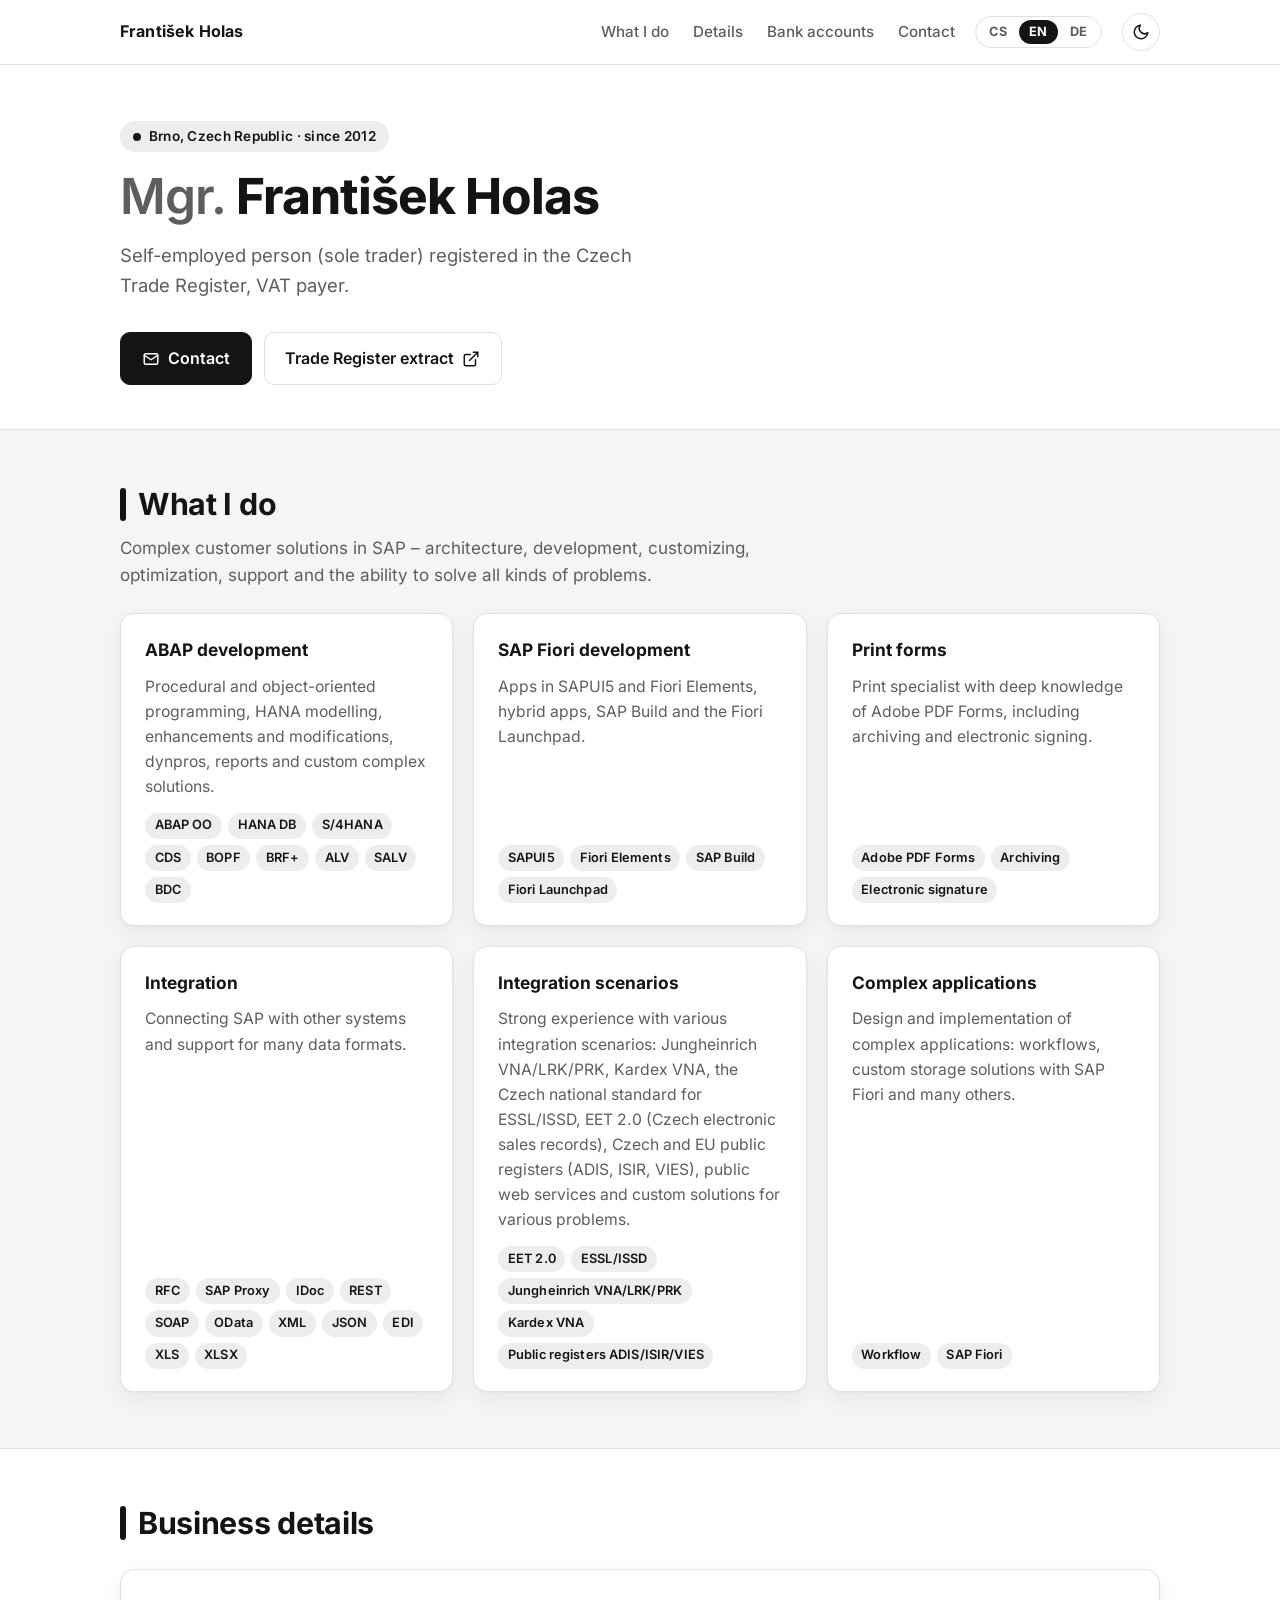
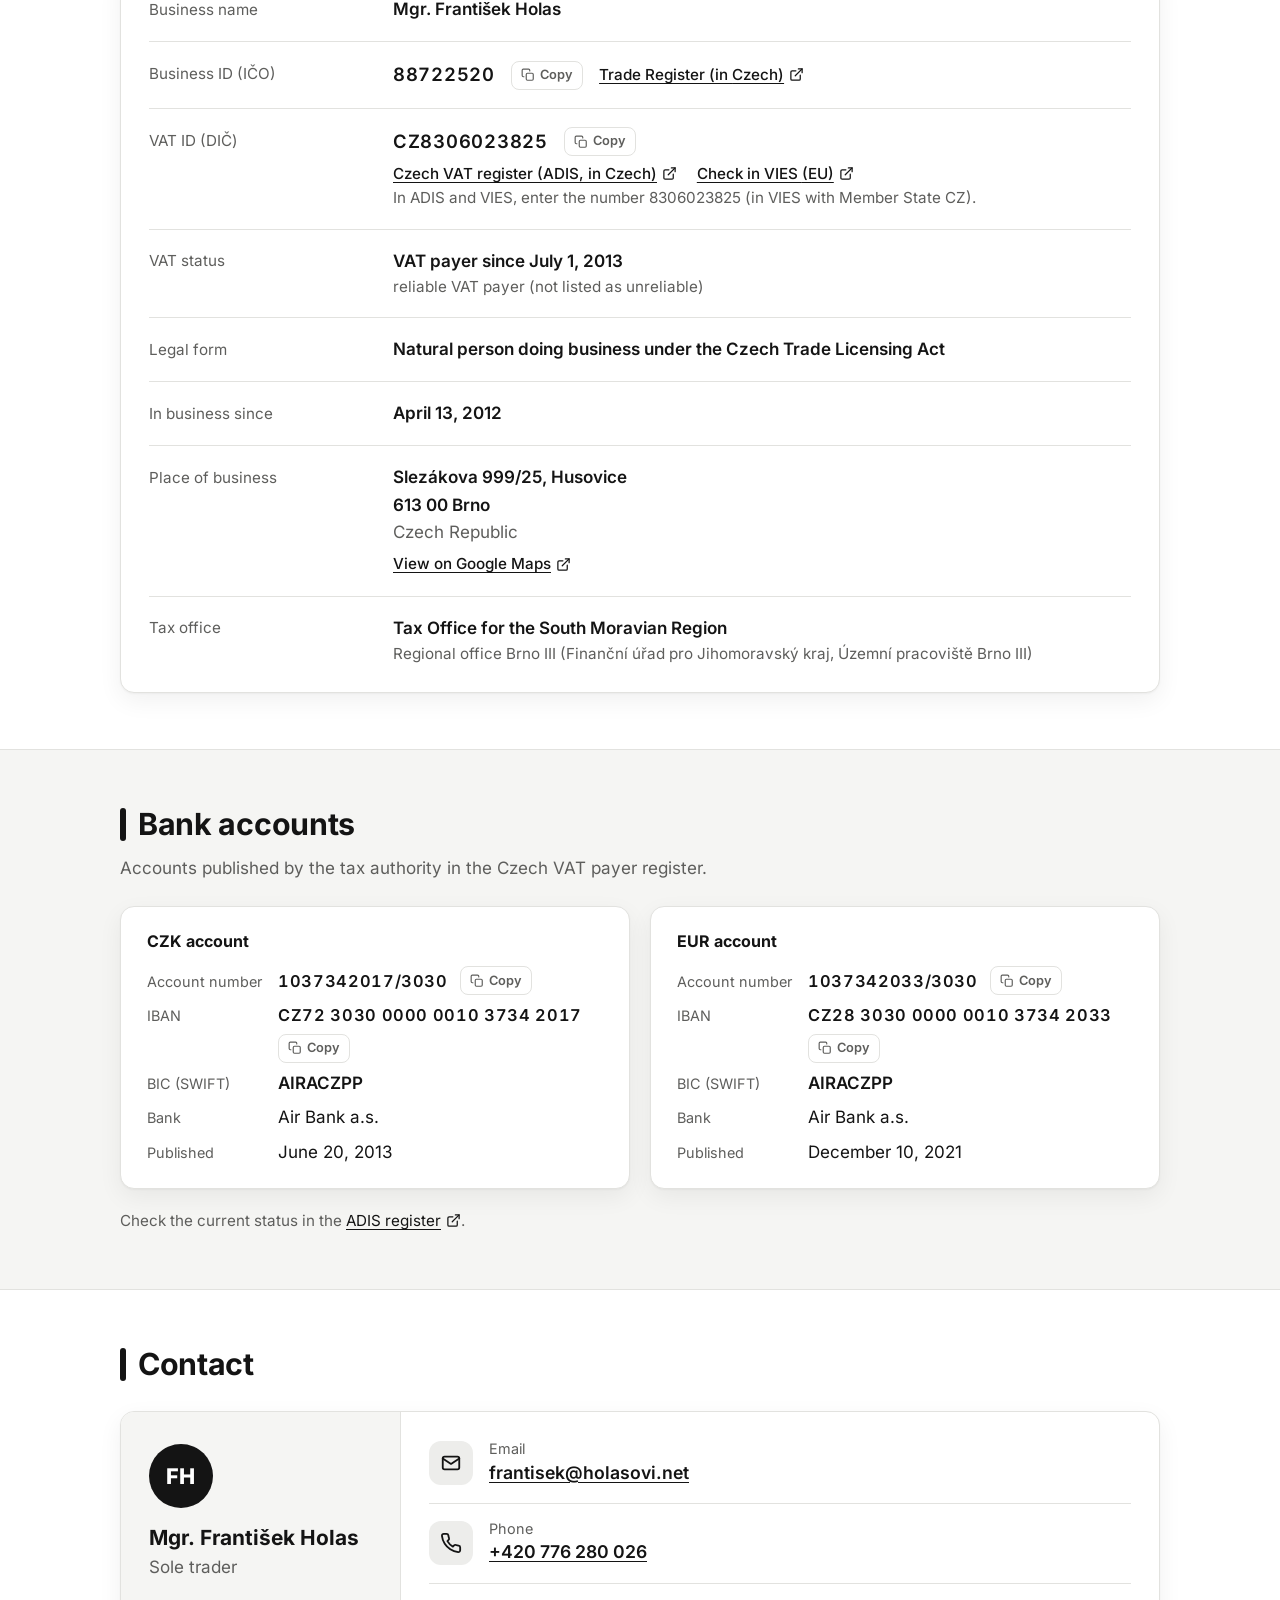
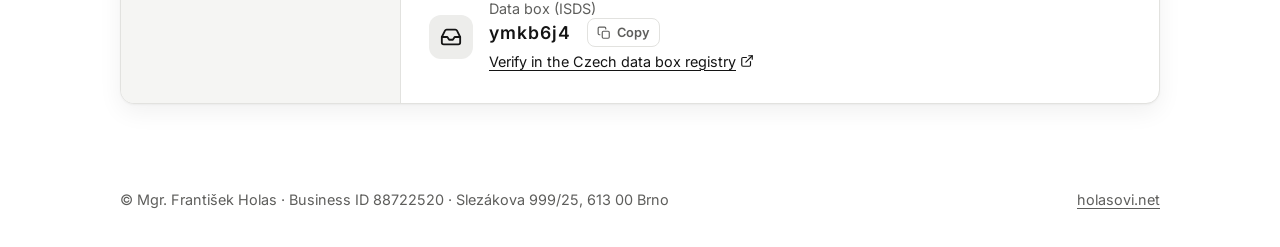
==== commit ed467ae6: "Profil Františka: tisk včetně archivace a elektronického podepisování Co-Authored-By: Claude Opus 5." ====
--- a/frantisek-profil-88722520/index.html
+++ b/frantisek-profil-88722520/index.html
@@ -57,6 +57,7 @@
       "ABAP OO",
       "ALV",
       "Adobe PDF Forms",
+      "Archivace",
       "BDC",
       "BOPF",
       "BRF+",
@@ -64,6 +65,7 @@
       "EDI",
       "EET 2.0",
       "ESSL/ISSD",
+      "Elektronický podpis",
       "Fiori Elements",
       "Fiori Launchpad",
       "HANA DB",
@@ -153,8 +155,8 @@
           </div>
           <div class="card oblast">
             <h3>Tiskové formuláře</h3>
-            <p>Specialista na tisk s&nbsp;hlubokou znalostí Adobe PDF Forms.</p>
-            <ul class="stitky"><li>Adobe PDF Forms</li></ul>
+            <p>Specialista na tisk s&nbsp;hlubokou znalostí Adobe PDF Forms, včetně archivace a elektronického podepisování.</p>
+            <ul class="stitky"><li>Adobe PDF Forms</li><li>Archivace</li><li>Elektronický podpis</li></ul>
           </div>
           <div class="card oblast">
             <h3>Integrace</h3>
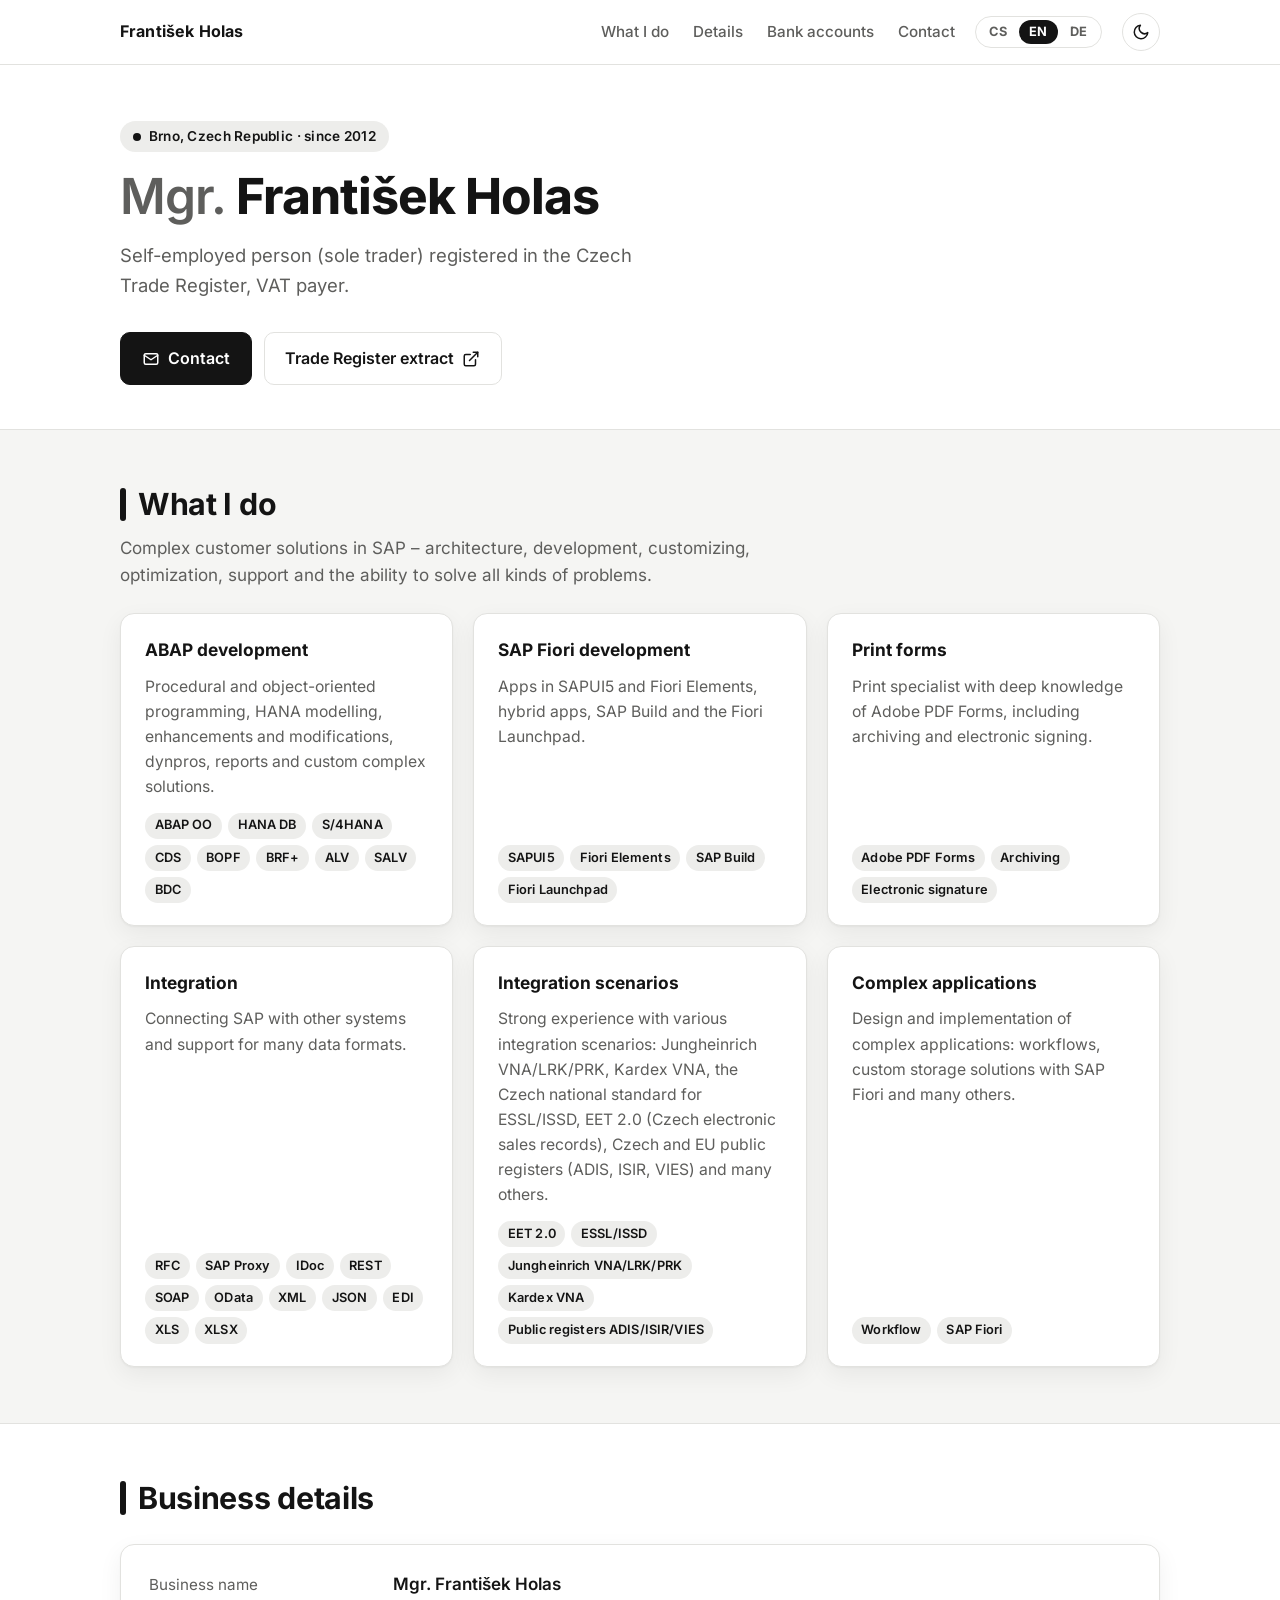
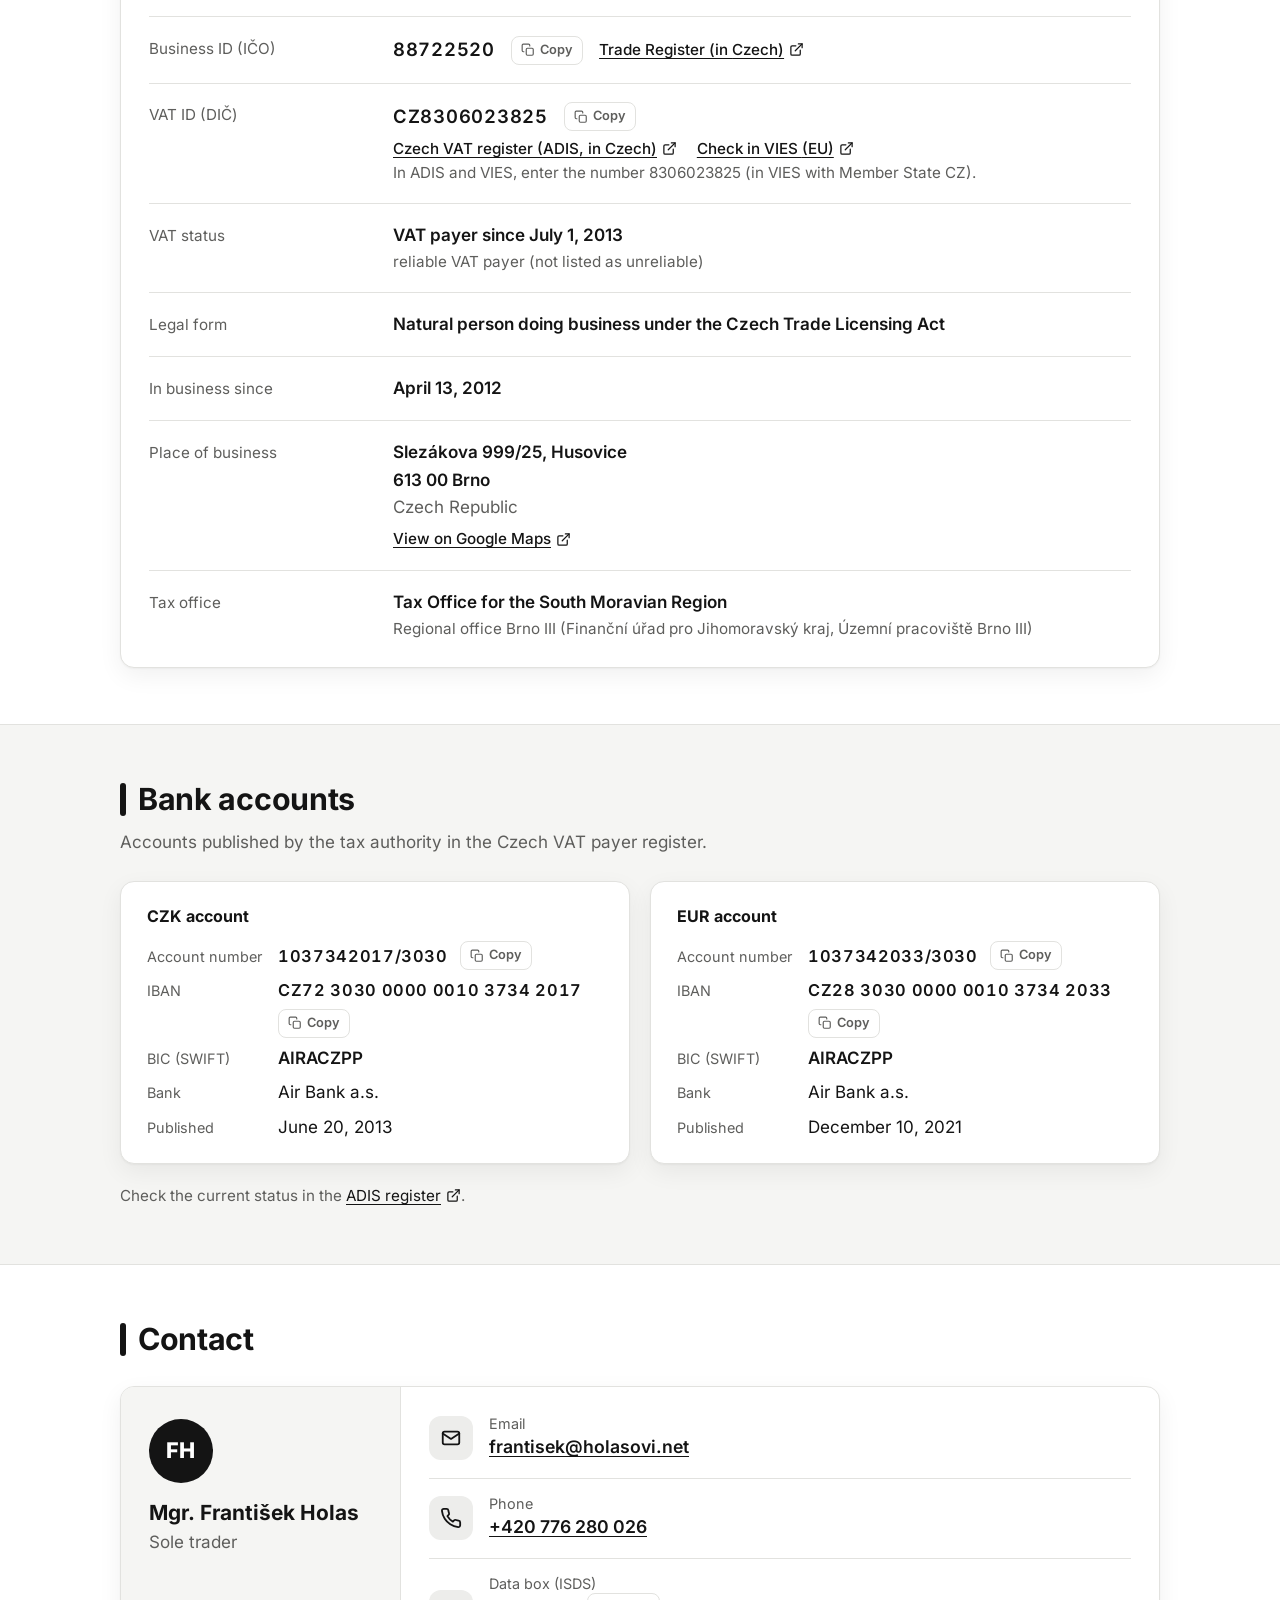
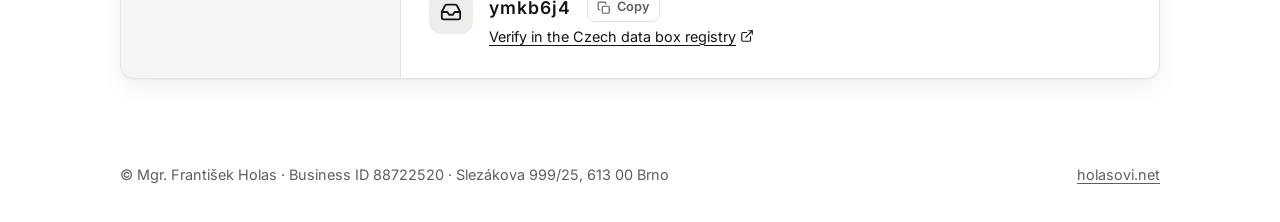
==== commit f2704193: "Profil Františka: integrační scénáře zakončené „a mnoho dalších“ Co-Authored-By: Claude Opus 5.5 <no" ====
--- a/frantisek-profil-88722520/index.html
+++ b/frantisek-profil-88722520/index.html
@@ -165,7 +165,7 @@
           </div>
           <div class="card oblast">
             <h3>Integrační scénáře</h3>
-            <p>Bohaté zkušenosti s&nbsp;různými scénáři: Jungheinrich VNA/LRK/PRK, Kardex VNA, národní standard pro ESSL/ISSD, EET&nbsp;2.0, veřejné rejstříky (ADIS, ISIR, VIES), veřejné webové služby a vlastní řešení nejrůznějších problémů.</p>
+            <p>Bohaté zkušenosti s&nbsp;různými scénáři: Jungheinrich VNA/LRK/PRK, Kardex VNA, národní standard pro ESSL/ISSD, EET&nbsp;2.0, veřejné rejstříky (ADIS, ISIR, VIES) a mnoho dalších.</p>
             <ul class="stitky"><li>EET 2.0</li><li>ESSL/ISSD</li><li>Jungheinrich VNA/LRK/PRK</li><li>Kardex VNA</li><li>Veřejné rejstříky ADIS/ISIR/VIES</li></ul>
           </div>
           <div class="card oblast">
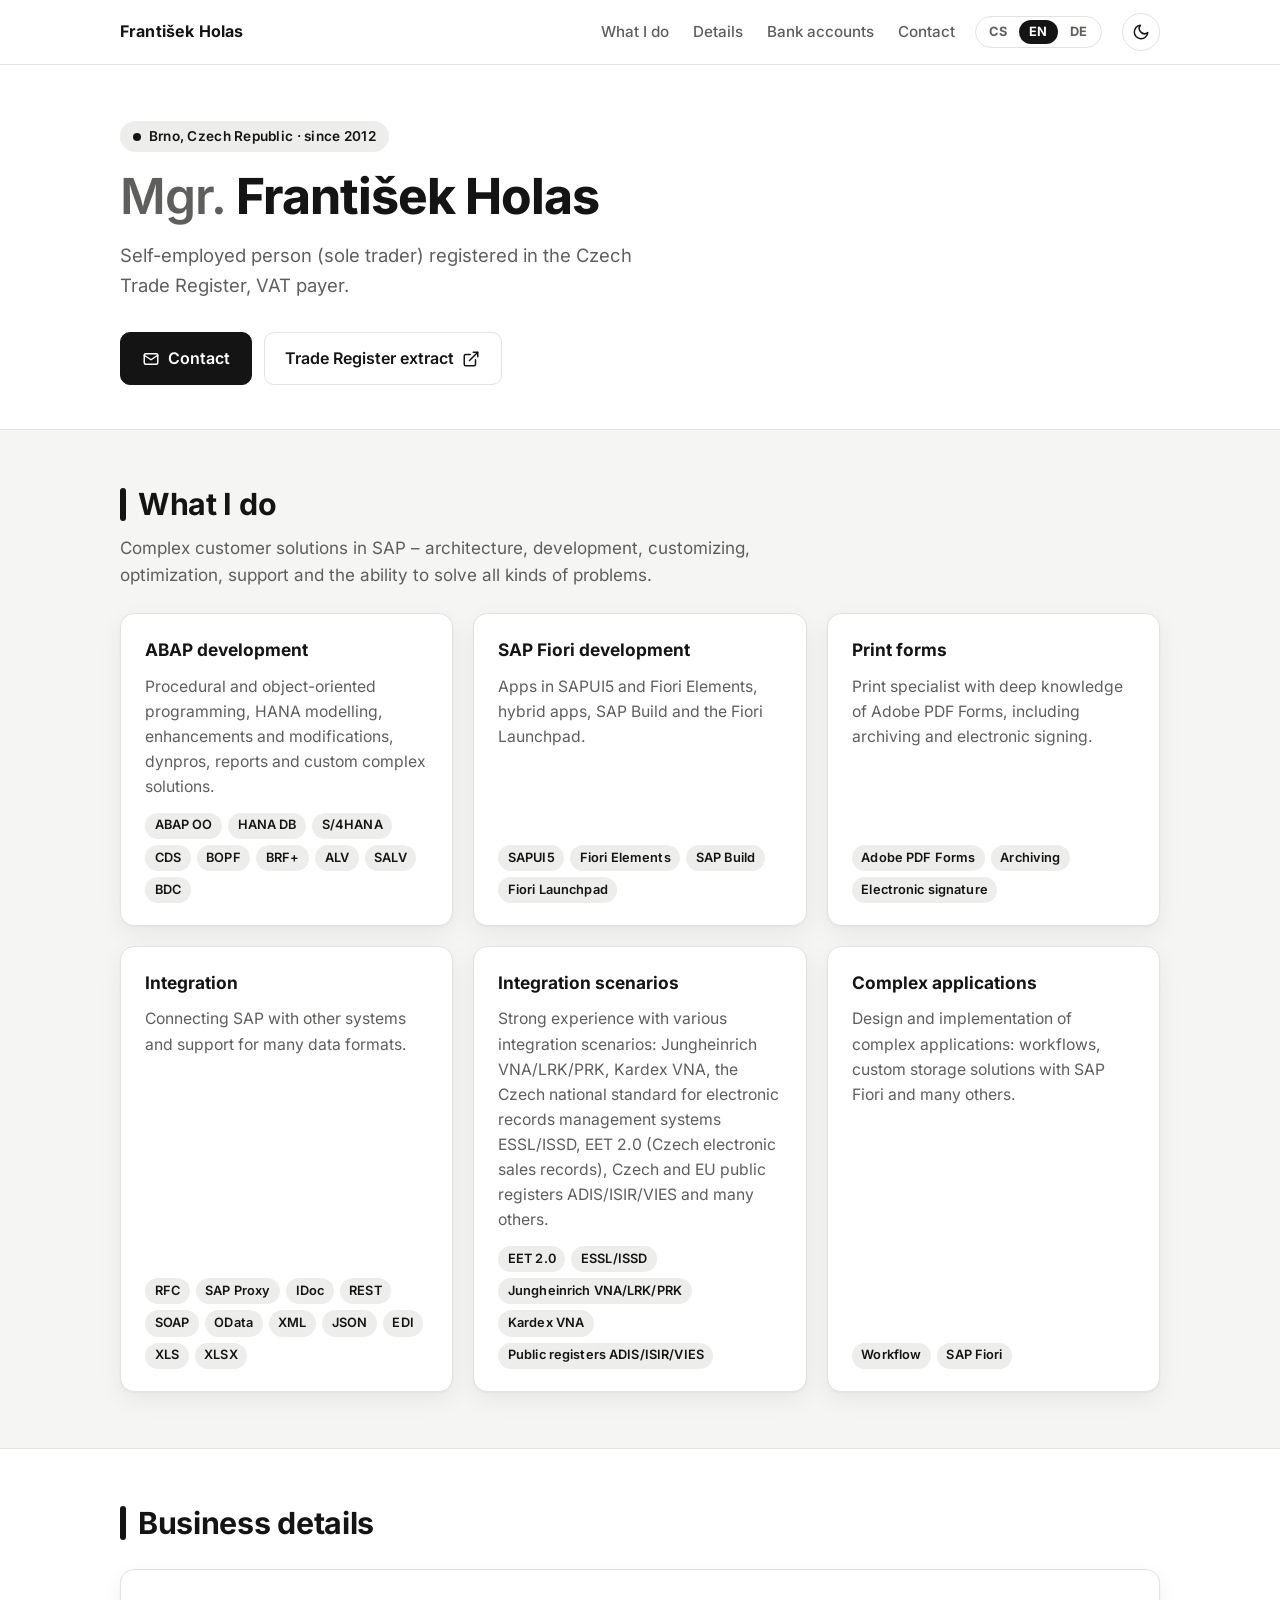
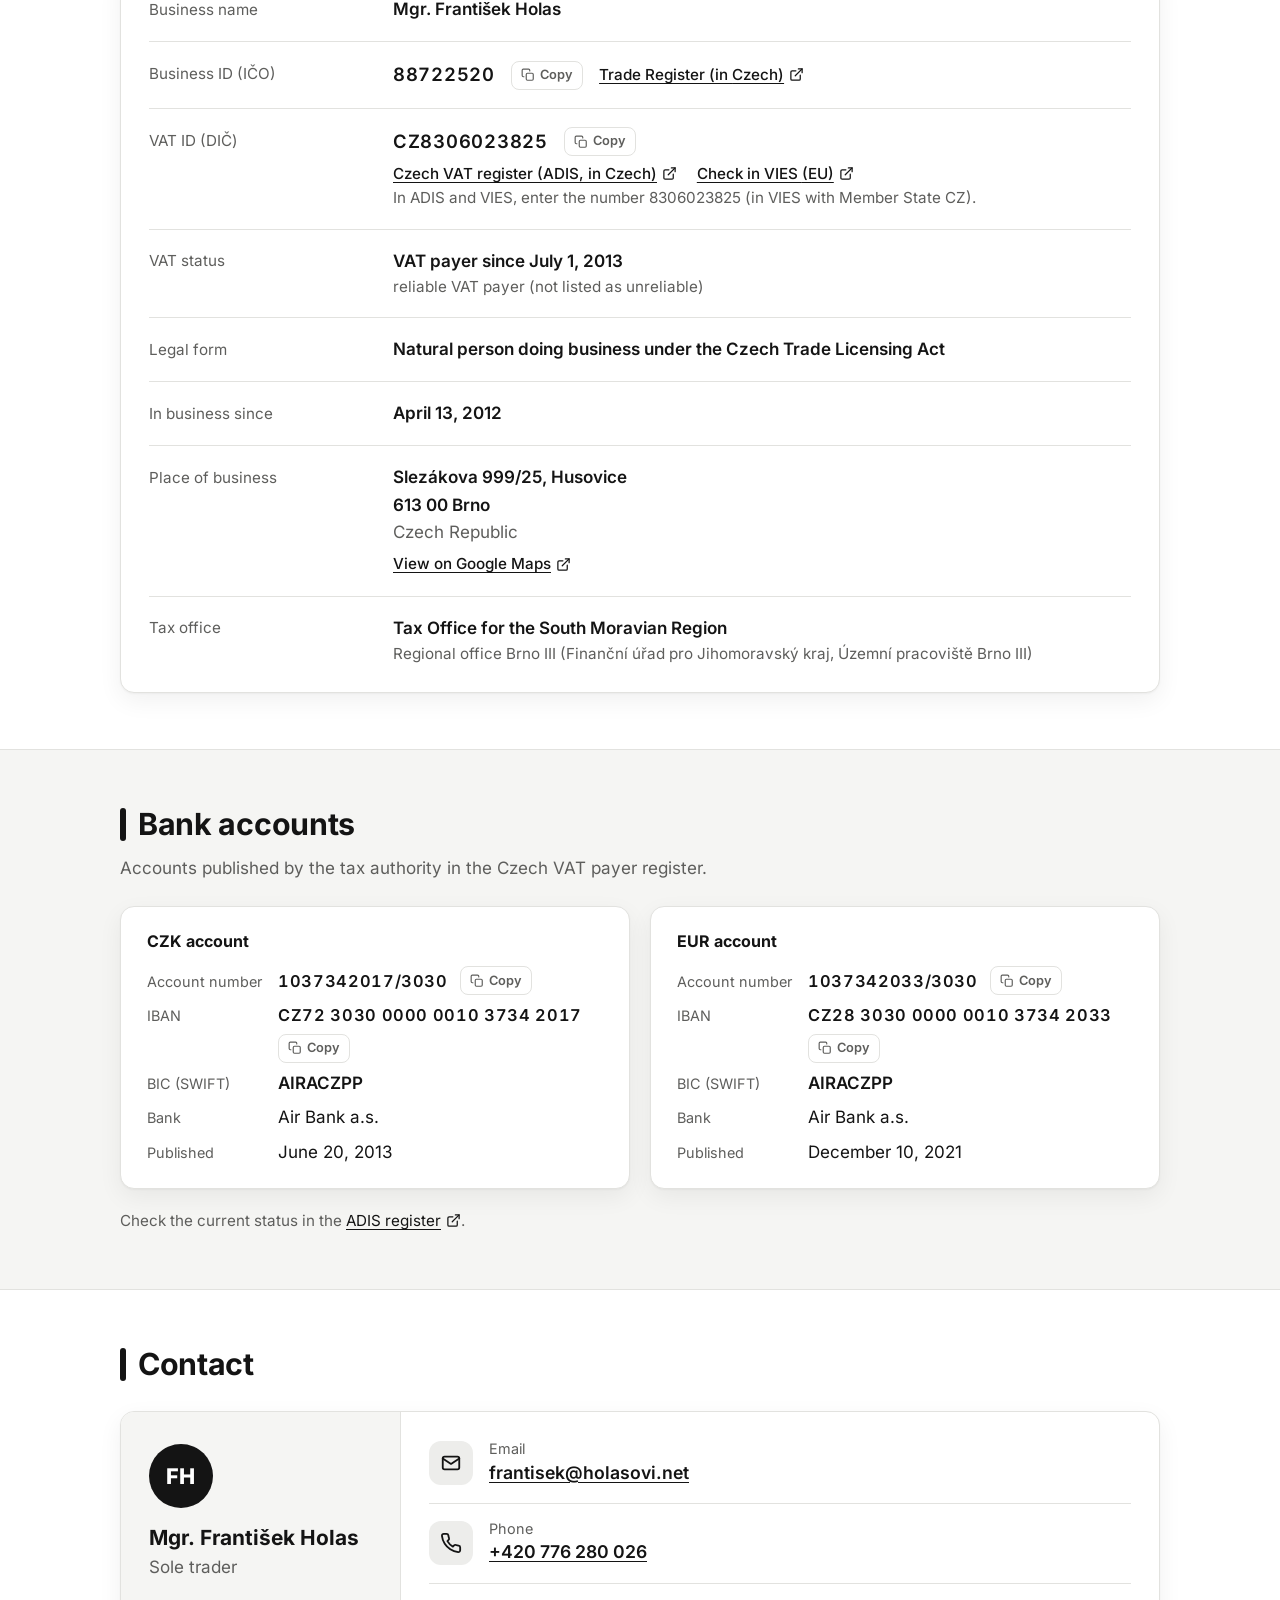
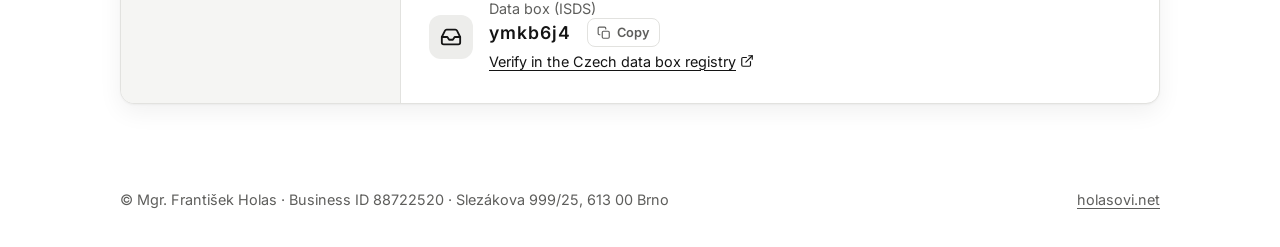
==== commit 6c22fcb9: "Profil Františka: sjednocený výčet integračních scénářů Veřejné rejstříky ADIS/ISIR/VIES bez závorek" ====
--- a/frantisek-profil-88722520/index.html
+++ b/frantisek-profil-88722520/index.html
@@ -165,7 +165,7 @@
           </div>
           <div class="card oblast">
             <h3>Integrační scénáře</h3>
-            <p>Bohaté zkušenosti s&nbsp;různými scénáři: Jungheinrich VNA/LRK/PRK, Kardex VNA, národní standard pro ESSL/ISSD, EET&nbsp;2.0, veřejné rejstříky (ADIS, ISIR, VIES) a mnoho dalších.</p>
+            <p>Bohaté zkušenosti s&nbsp;různými scénáři: Jungheinrich VNA/LRK/PRK, Kardex VNA, národní standard pro elektronický systém spisové služby ESSL/ISSD, EET&nbsp;2.0, veřejné rejstříky ADIS/ISIR/VIES a mnoho dalších.</p>
             <ul class="stitky"><li>EET 2.0</li><li>ESSL/ISSD</li><li>Jungheinrich VNA/LRK/PRK</li><li>Kardex VNA</li><li>Veřejné rejstříky ADIS/ISIR/VIES</li></ul>
           </div>
           <div class="card oblast">
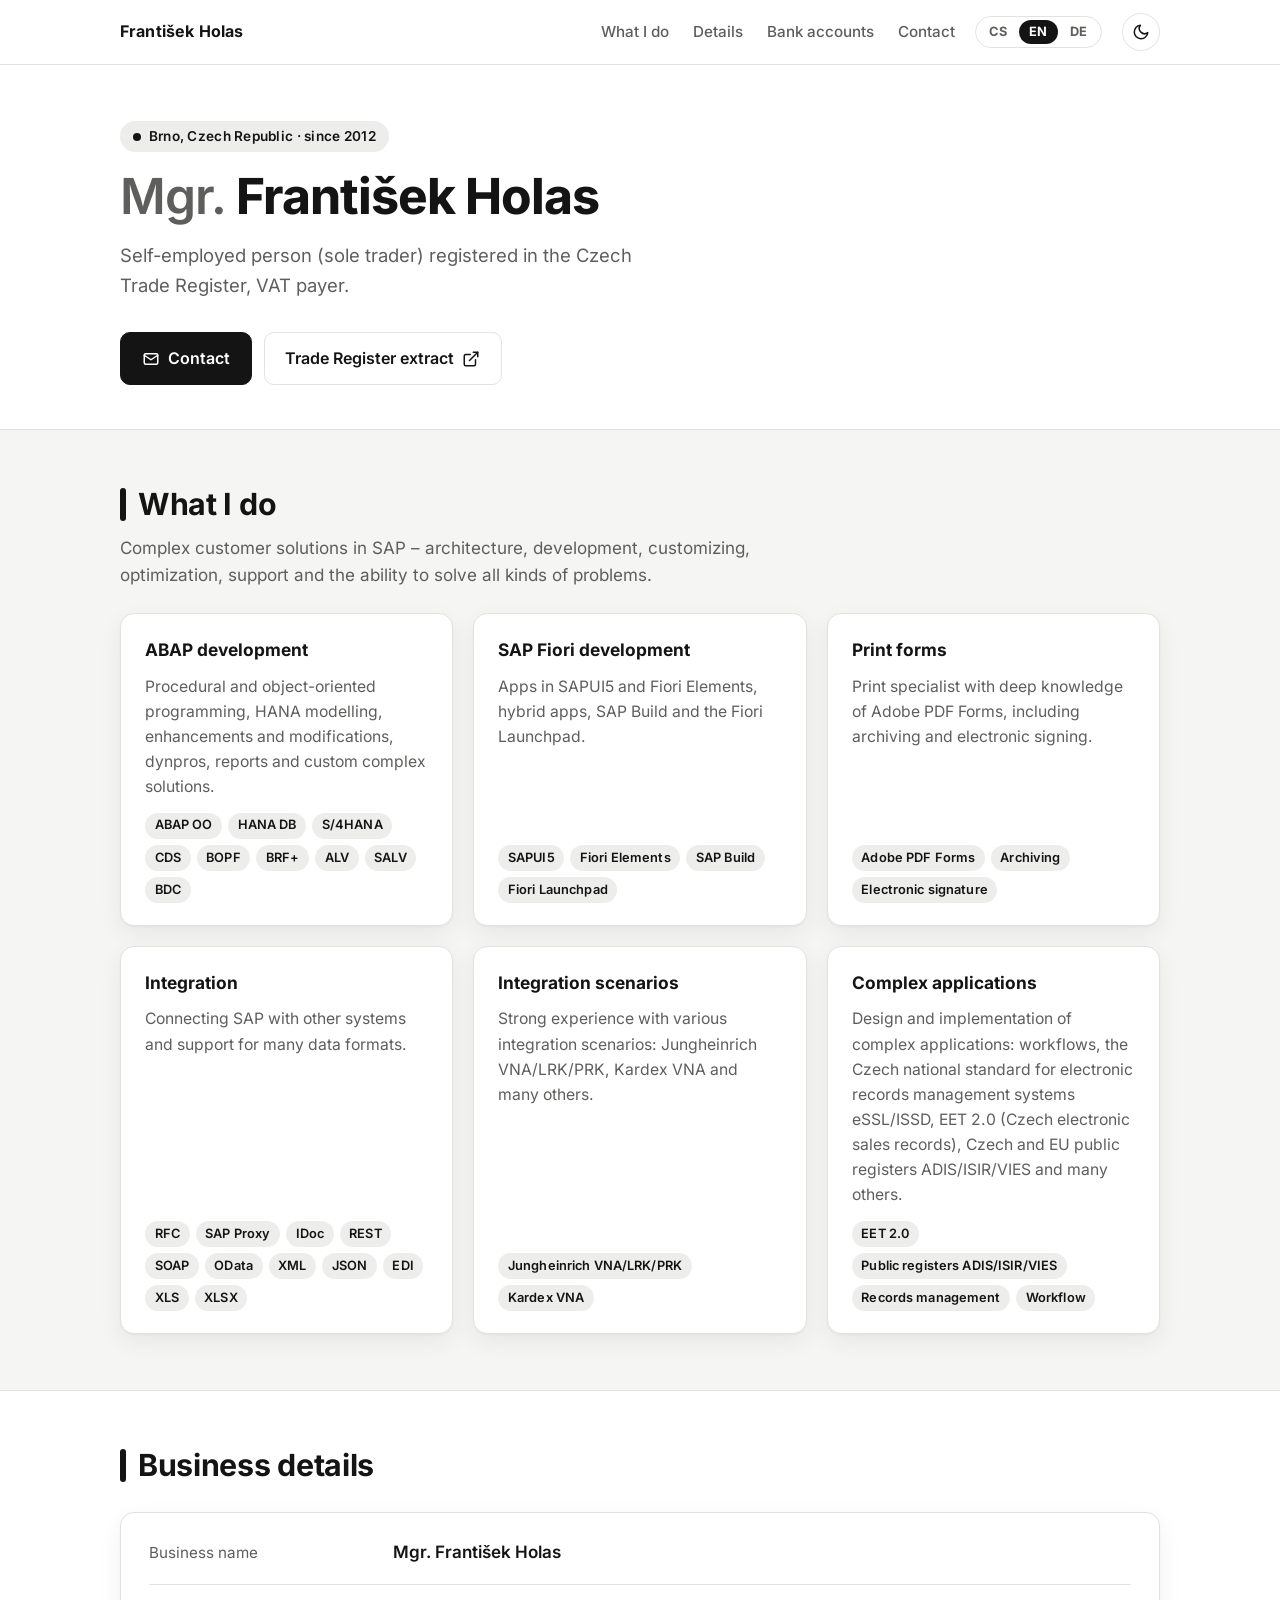
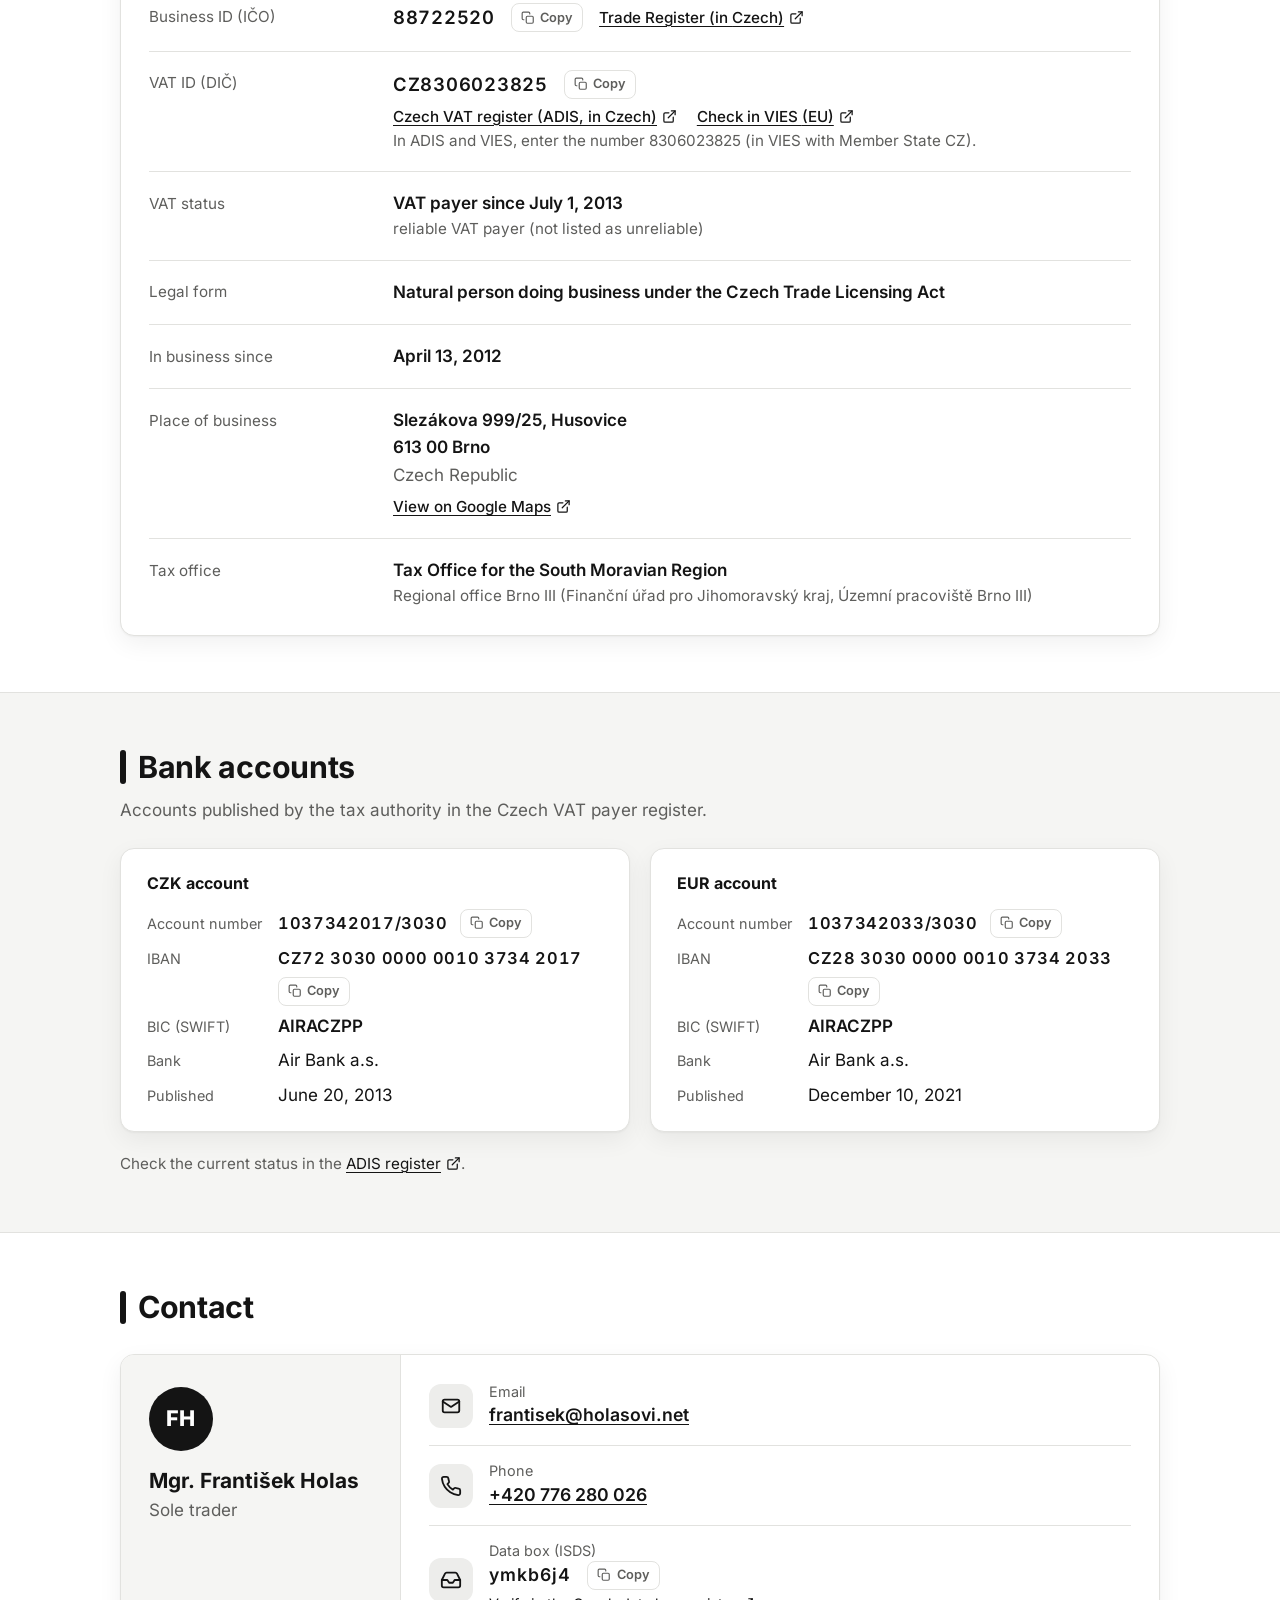
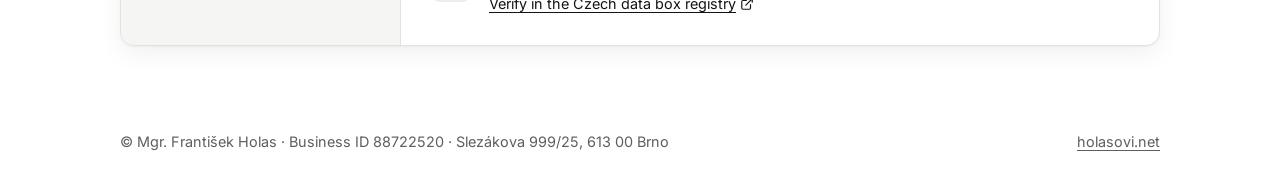
==== commit e553e523: "Profil Františka: eSSL, EET 2.0 a rejstříky v komplexních aplikacích - ESSL → eSSL, bublina Spisová " ====
--- a/frantisek-profil-88722520/index.html
+++ b/frantisek-profil-88722520/index.html
@@ -64,7 +64,6 @@
       "CDS",
       "EDI",
       "EET 2.0",
-      "ESSL/ISSD",
       "Elektronický podpis",
       "Fiori Elements",
       "Fiori Launchpad",
@@ -79,10 +78,10 @@
       "S/4HANA",
       "SALV",
       "SAP Build",
-      "SAP Fiori",
       "SAP Proxy",
       "SAPUI5",
       "SOAP",
+      "Spisová služba",
       "Veřejné rejstříky ADIS/ISIR/VIES",
       "Workflow",
       "XLS",
@@ -165,13 +164,13 @@
           </div>
           <div class="card oblast">
             <h3>Integrační scénáře</h3>
-            <p>Bohaté zkušenosti s&nbsp;různými scénáři: Jungheinrich VNA/LRK/PRK, Kardex VNA, národní standard pro elektronický systém spisové služby ESSL/ISSD, EET&nbsp;2.0, veřejné rejstříky ADIS/ISIR/VIES a mnoho dalších.</p>
-            <ul class="stitky"><li>EET 2.0</li><li>ESSL/ISSD</li><li>Jungheinrich VNA/LRK/PRK</li><li>Kardex VNA</li><li>Veřejné rejstříky ADIS/ISIR/VIES</li></ul>
+            <p>Bohaté zkušenosti s&nbsp;různými scénáři: Jungheinrich VNA/LRK/PRK, Kardex VNA a mnoho dalších.</p>
+            <ul class="stitky"><li>Jungheinrich VNA/LRK/PRK</li><li>Kardex VNA</li></ul>
           </div>
           <div class="card oblast">
             <h3>Komplexní aplikace</h3>
-            <p>Návrh a realizace komplexních aplikací: workflow, vlastní řešení ukládání dat se SAP Fiori a mnoho dalšího.</p>
-            <ul class="stitky"><li>Workflow</li><li>SAP Fiori</li></ul>
+            <p>Návrh a realizace komplexních aplikací: workflow, národní standard pro elektronický systém spisové služby eSSL/ISSD, EET&nbsp;2.0, veřejné rejstříky ADIS/ISIR/VIES a mnoho dalšího.</p>
+            <ul class="stitky"><li>EET 2.0</li><li>Spisová služba</li><li>Veřejné rejstříky ADIS/ISIR/VIES</li><li>Workflow</li></ul>
           </div>
         </div>
       </div>
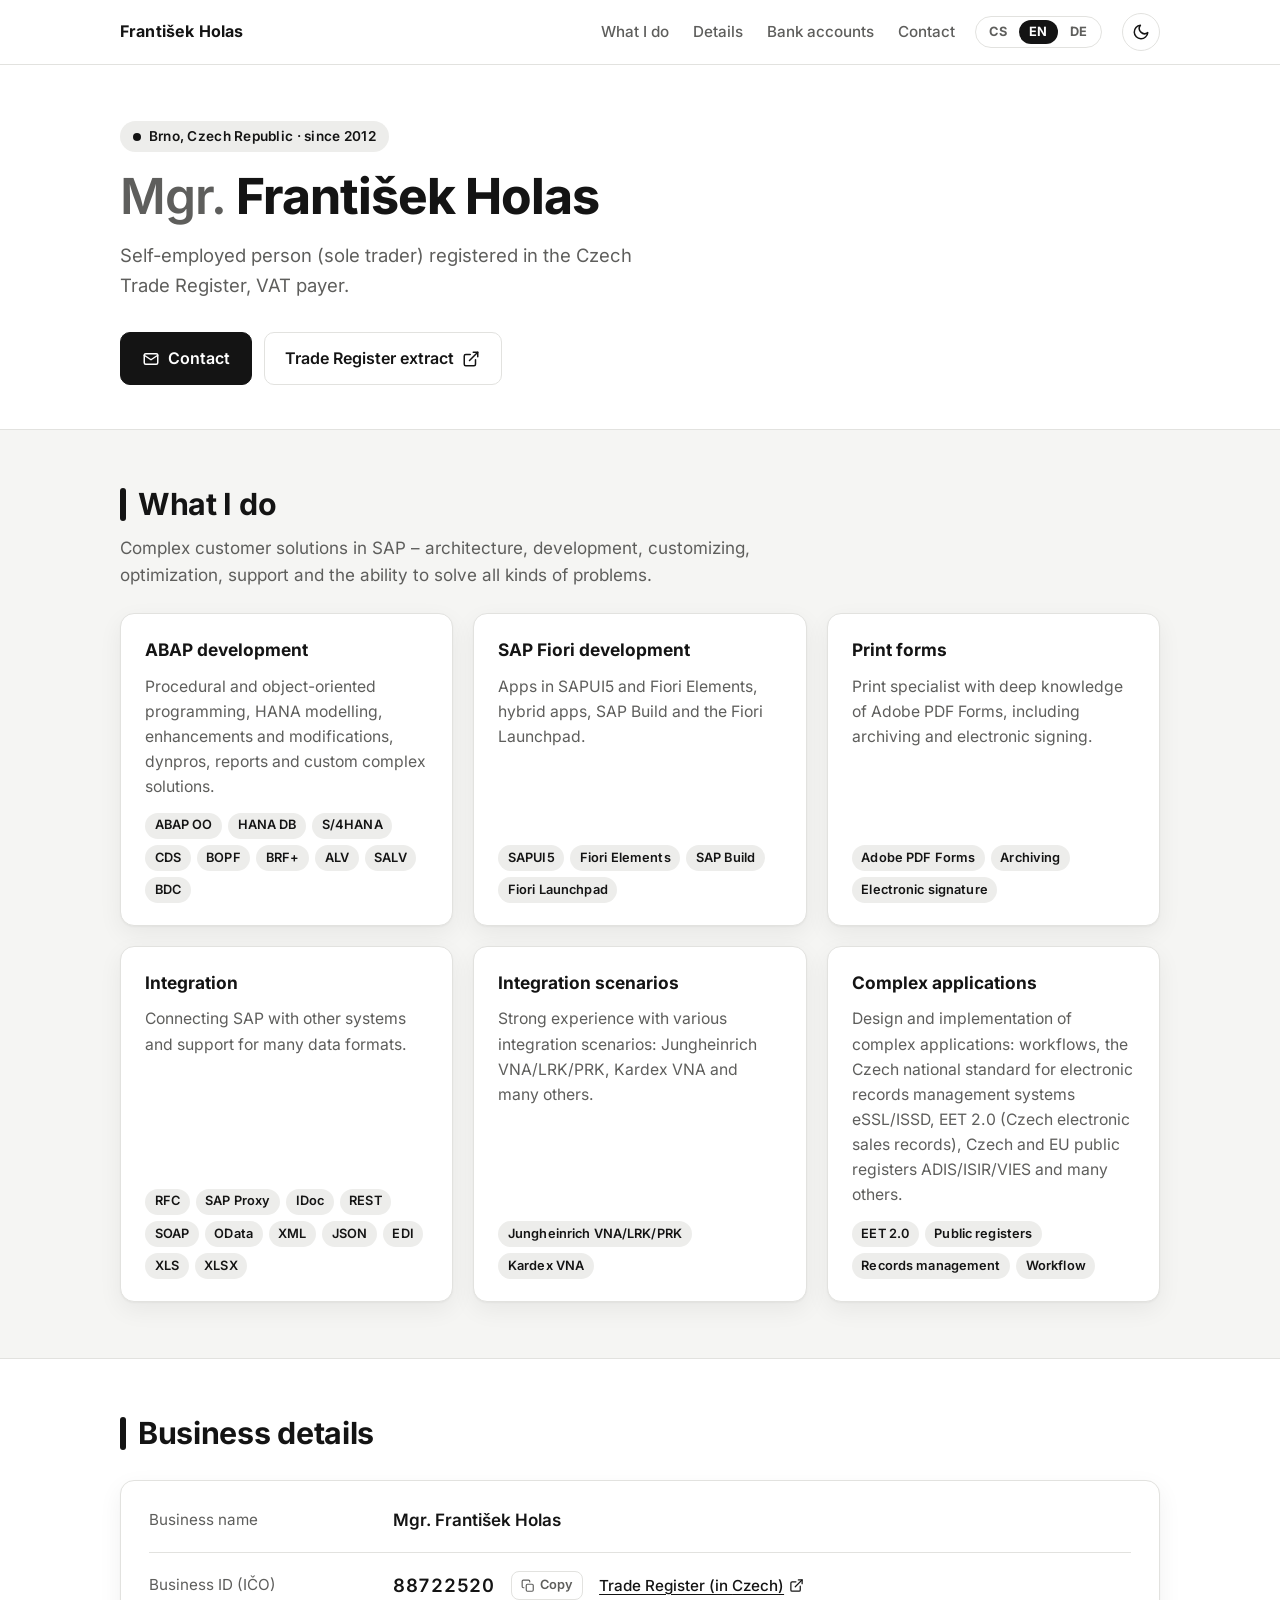
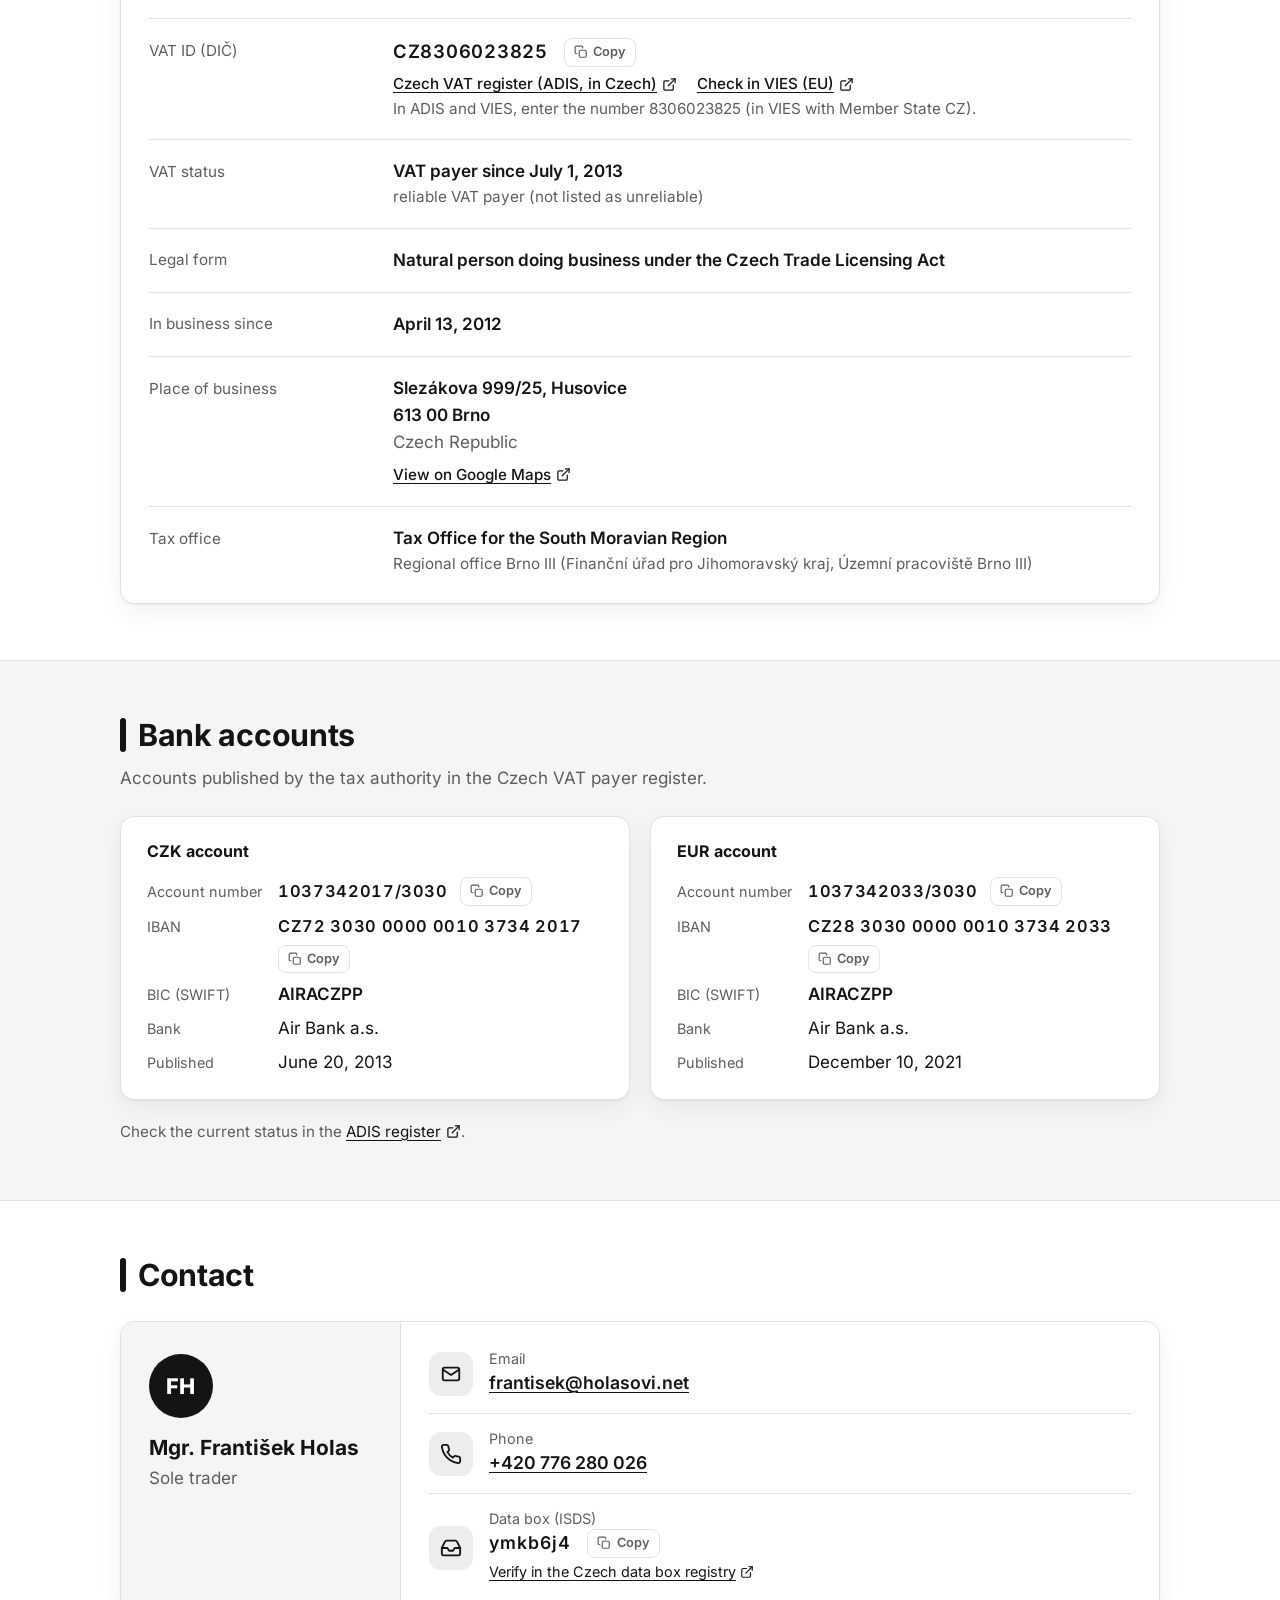
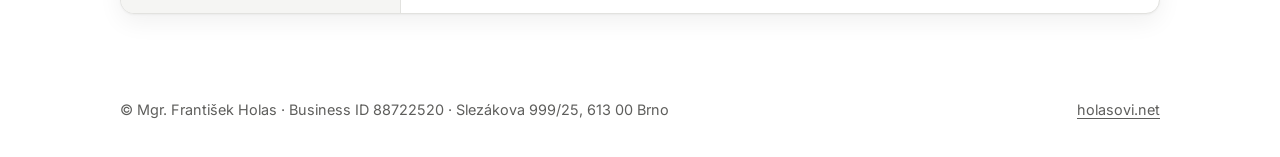
==== commit 5f84fe77: "Profil Františka: bublina jen Veřejné rejstříky Co-Authored-By: Claude Opus 5.5 <noreply@anthropic.c" ====
--- a/frantisek-profil-88722520/index.html
+++ b/frantisek-profil-88722520/index.html
@@ -82,7 +82,7 @@
       "SAPUI5",
       "SOAP",
       "Spisová služba",
-      "Veřejné rejstříky ADIS/ISIR/VIES",
+      "Veřejné rejstříky",
       "Workflow",
       "XLS",
       "XLSX",
@@ -170,7 +170,7 @@
           <div class="card oblast">
             <h3>Komplexní aplikace</h3>
             <p>Návrh a realizace komplexních aplikací: workflow, národní standard pro elektronický systém spisové služby eSSL/ISSD, EET&nbsp;2.0, veřejné rejstříky ADIS/ISIR/VIES a mnoho dalšího.</p>
-            <ul class="stitky"><li>EET 2.0</li><li>Spisová služba</li><li>Veřejné rejstříky ADIS/ISIR/VIES</li><li>Workflow</li></ul>
+            <ul class="stitky"><li>EET 2.0</li><li>Spisová služba</li><li>Veřejné rejstříky</li><li>Workflow</li></ul>
           </div>
         </div>
       </div>
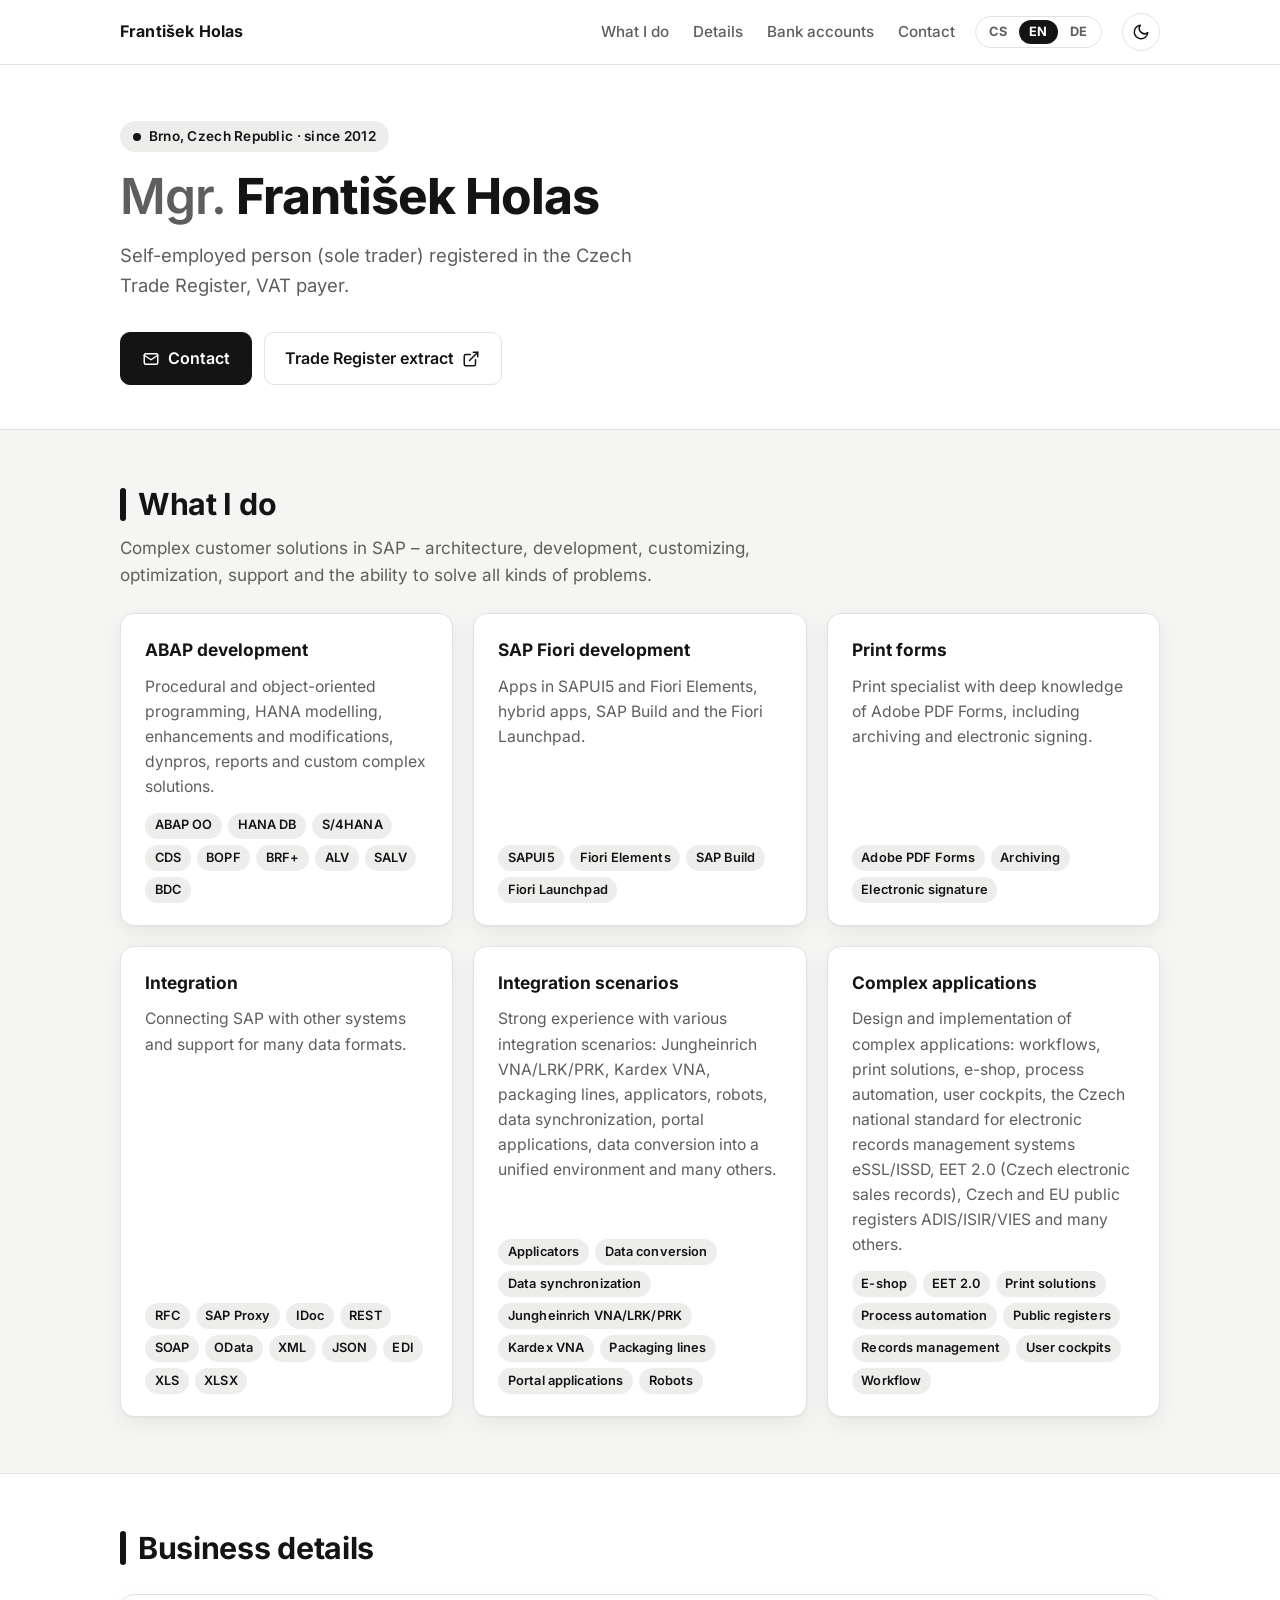
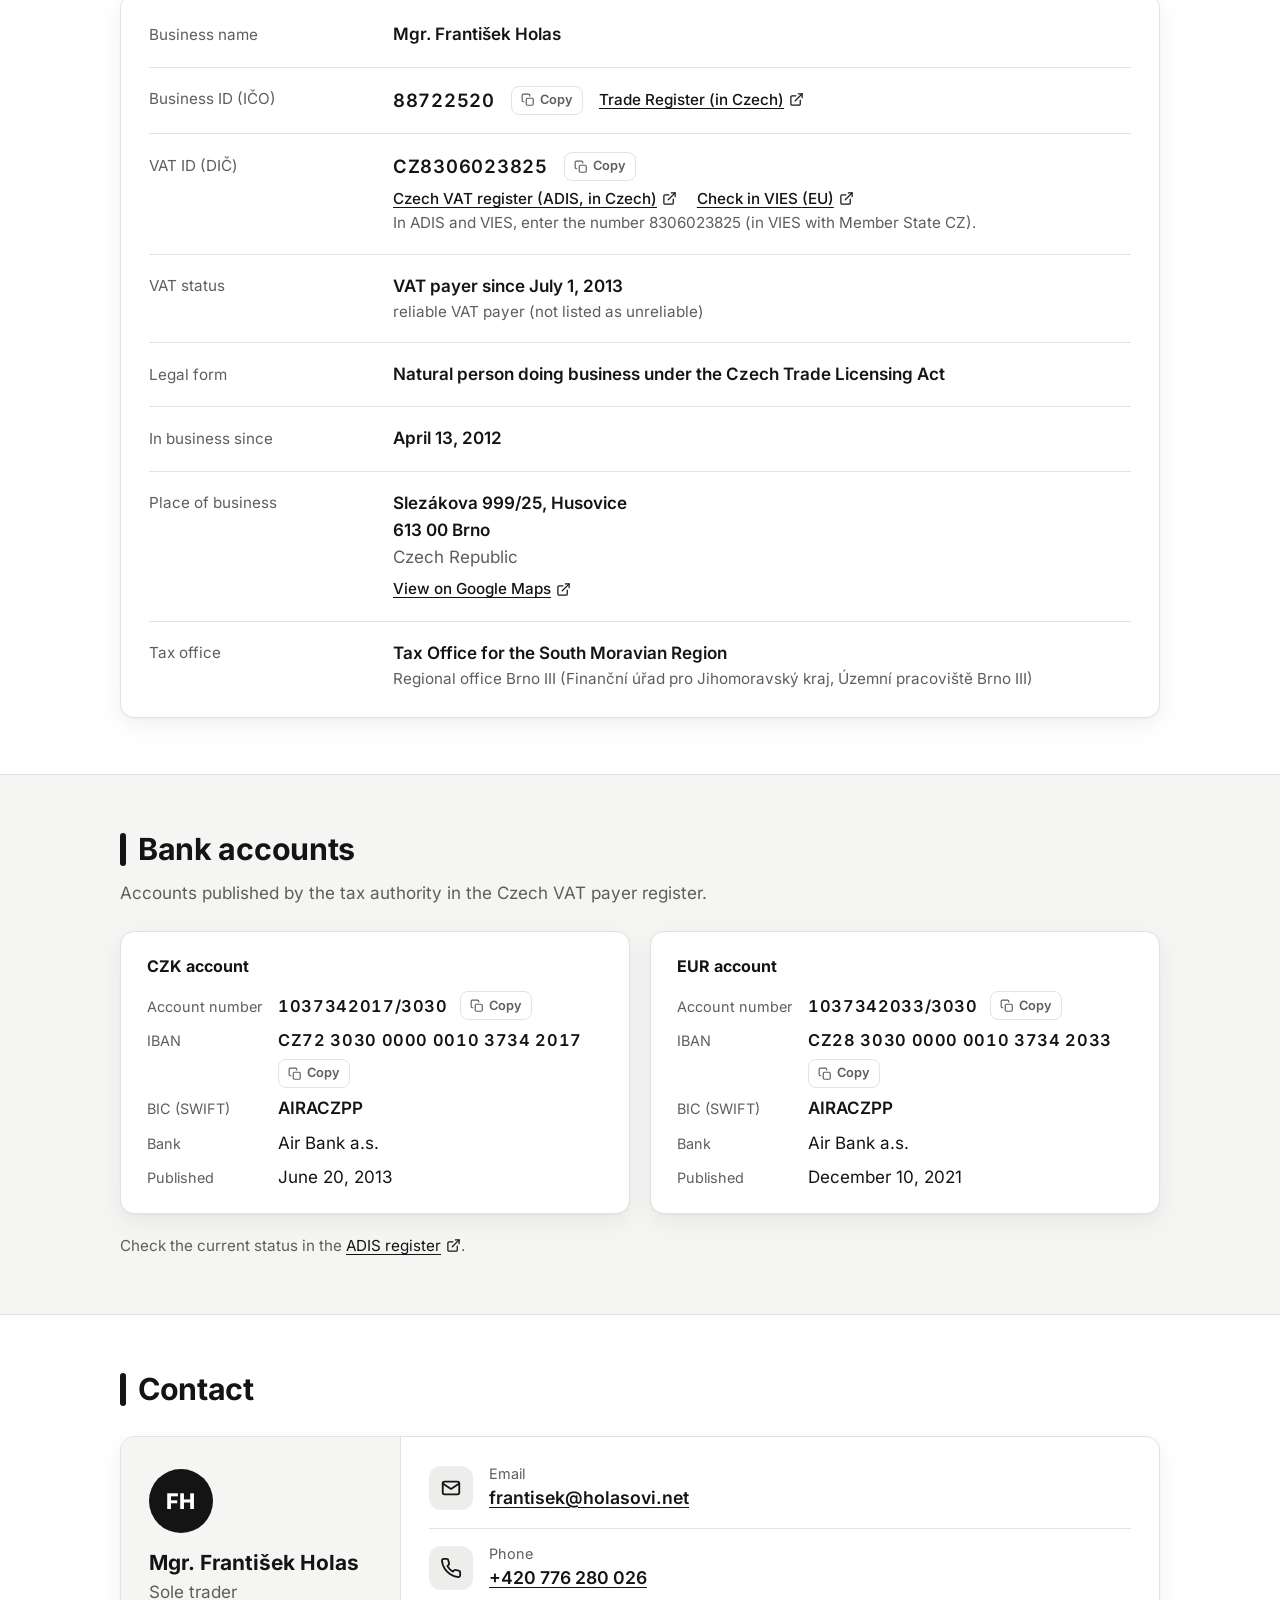
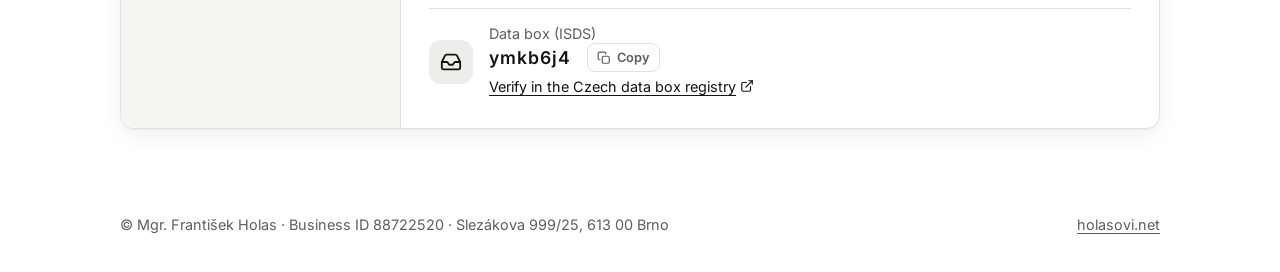
==== commit acbd3c4b: "Profil Františka: další integrační scénáře a typy komplexních aplikací Integrační scénáře: balicí li" ====
--- a/frantisek-profil-88722520/index.html
+++ b/frantisek-profil-88722520/index.html
@@ -57,11 +57,15 @@
       "ABAP OO",
       "ALV",
       "Adobe PDF Forms",
+      "Aplikátory",
       "Archivace",
+      "Automatizace procesů",
       "BDC",
       "BOPF",
       "BRF+",
+      "Balicí linky",
       "CDS",
+      "E-shop",
       "EDI",
       "EET 2.0",
       "Elektronický podpis",
@@ -72,9 +76,12 @@
       "JSON",
       "Jungheinrich VNA/LRK/PRK",
       "Kardex VNA",
+      "Konverze dat",
       "OData",
+      "Portálové aplikace",
       "REST",
       "RFC",
+      "Roboty",
       "S/4HANA",
       "SALV",
       "SAP Build",
@@ -82,6 +89,9 @@
       "SAPUI5",
       "SOAP",
       "Spisová služba",
+      "Synchronizace dat",
+      "Tisková řešení",
+      "Uživatelské kokpity",
       "Veřejné rejstříky",
       "Workflow",
       "XLS",
@@ -164,13 +174,13 @@
           </div>
           <div class="card oblast">
             <h3>Integrační scénáře</h3>
-            <p>Bohaté zkušenosti s&nbsp;různými scénáři: Jungheinrich VNA/LRK/PRK, Kardex VNA a mnoho dalších.</p>
-            <ul class="stitky"><li>Jungheinrich VNA/LRK/PRK</li><li>Kardex VNA</li></ul>
+            <p>Bohaté zkušenosti s&nbsp;různými scénáři: Jungheinrich VNA/LRK/PRK, Kardex VNA, balicí linky, aplikátory, roboty, synchronizace dat, portálové aplikace, konverze dat do jednotného prostředí a mnoho dalších.</p>
+            <ul class="stitky"><li>Aplikátory</li><li>Balicí linky</li><li>Jungheinrich VNA/LRK/PRK</li><li>Kardex VNA</li><li>Konverze dat</li><li>Portálové aplikace</li><li>Roboty</li><li>Synchronizace dat</li></ul>
           </div>
           <div class="card oblast">
             <h3>Komplexní aplikace</h3>
-            <p>Návrh a realizace komplexních aplikací: workflow, národní standard pro elektronický systém spisové služby eSSL/ISSD, EET&nbsp;2.0, veřejné rejstříky ADIS/ISIR/VIES a mnoho dalšího.</p>
-            <ul class="stitky"><li>EET 2.0</li><li>Spisová služba</li><li>Veřejné rejstříky</li><li>Workflow</li></ul>
+            <p>Návrh a realizace komplexních aplikací: workflow, tisková řešení, e-shop, automatizace procesů, uživatelské kokpity, národní standard pro elektronický systém spisové služby eSSL/ISSD, EET&nbsp;2.0, veřejné rejstříky ADIS/ISIR/VIES a mnoho dalšího.</p>
+            <ul class="stitky"><li>Automatizace procesů</li><li>E-shop</li><li>EET 2.0</li><li>Spisová služba</li><li>Tisková řešení</li><li>Uživatelské kokpity</li><li>Veřejné rejstříky</li><li>Workflow</li></ul>
           </div>
         </div>
       </div>
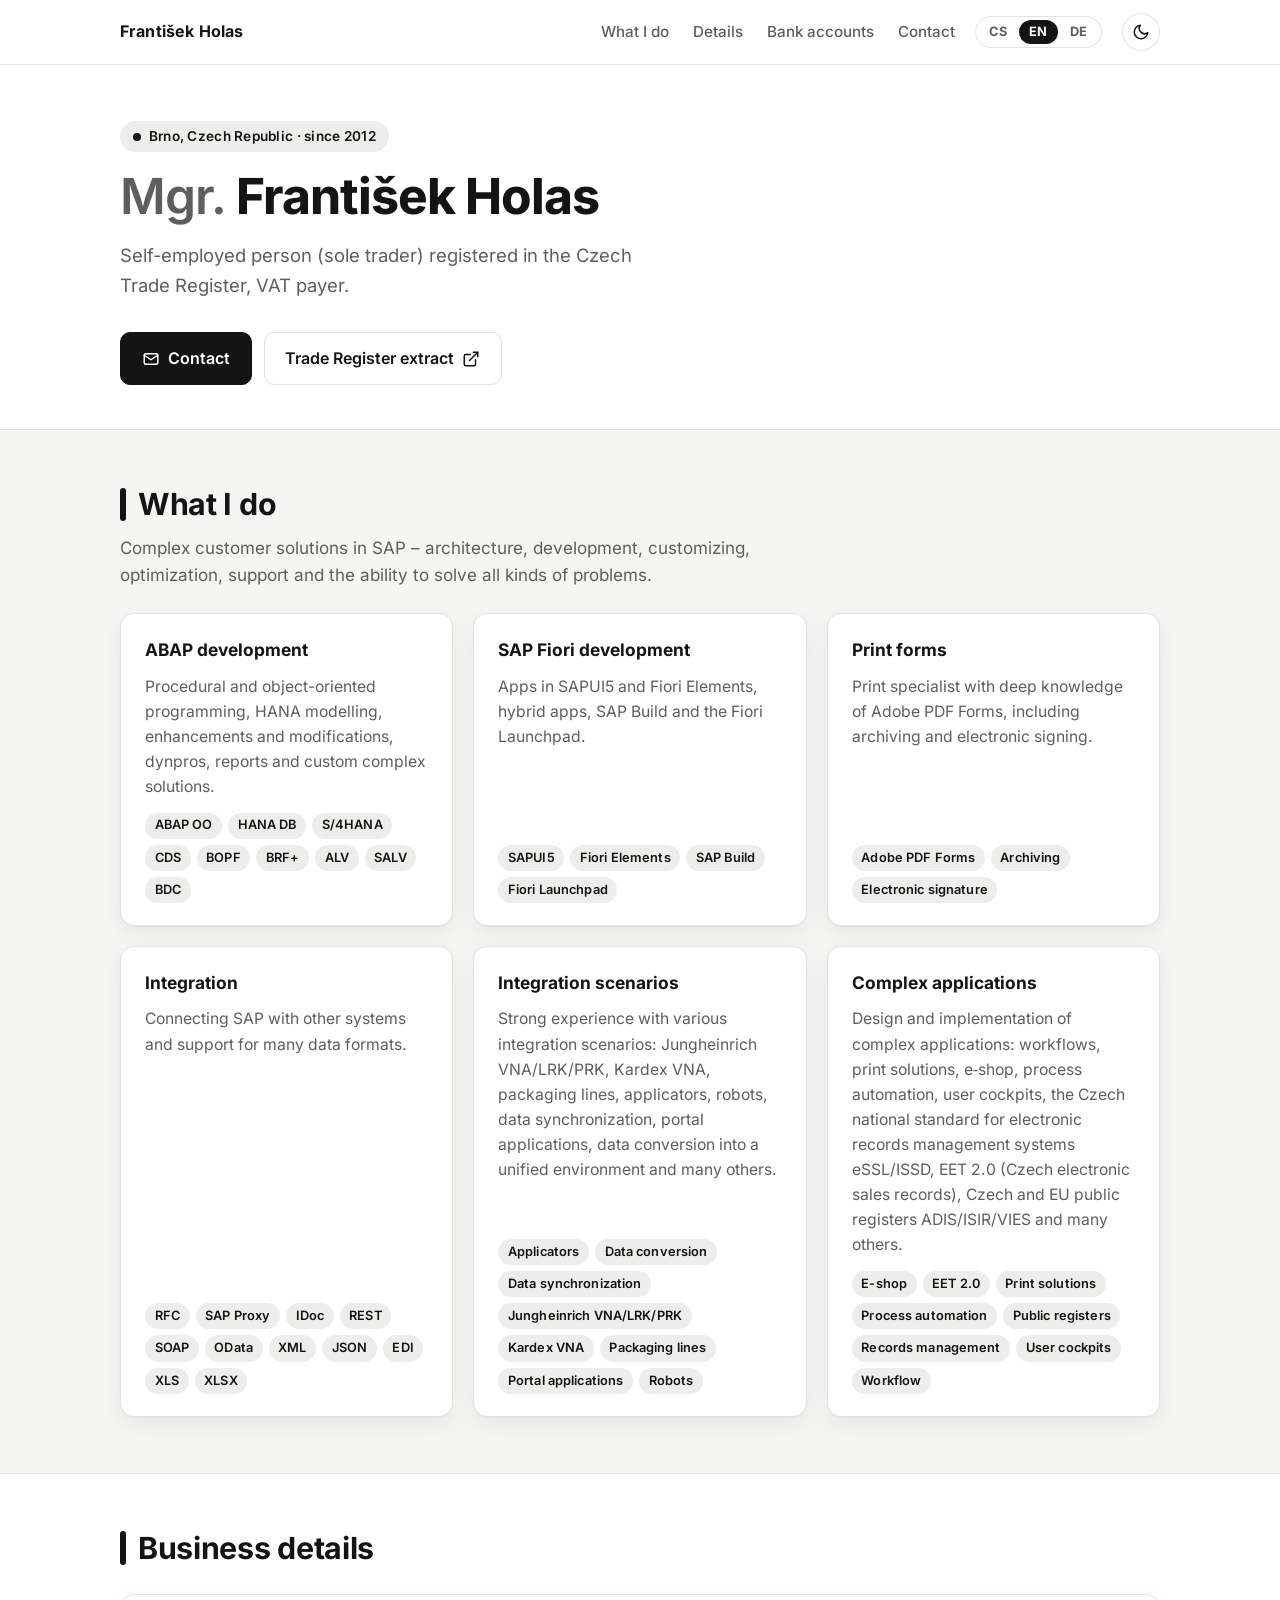
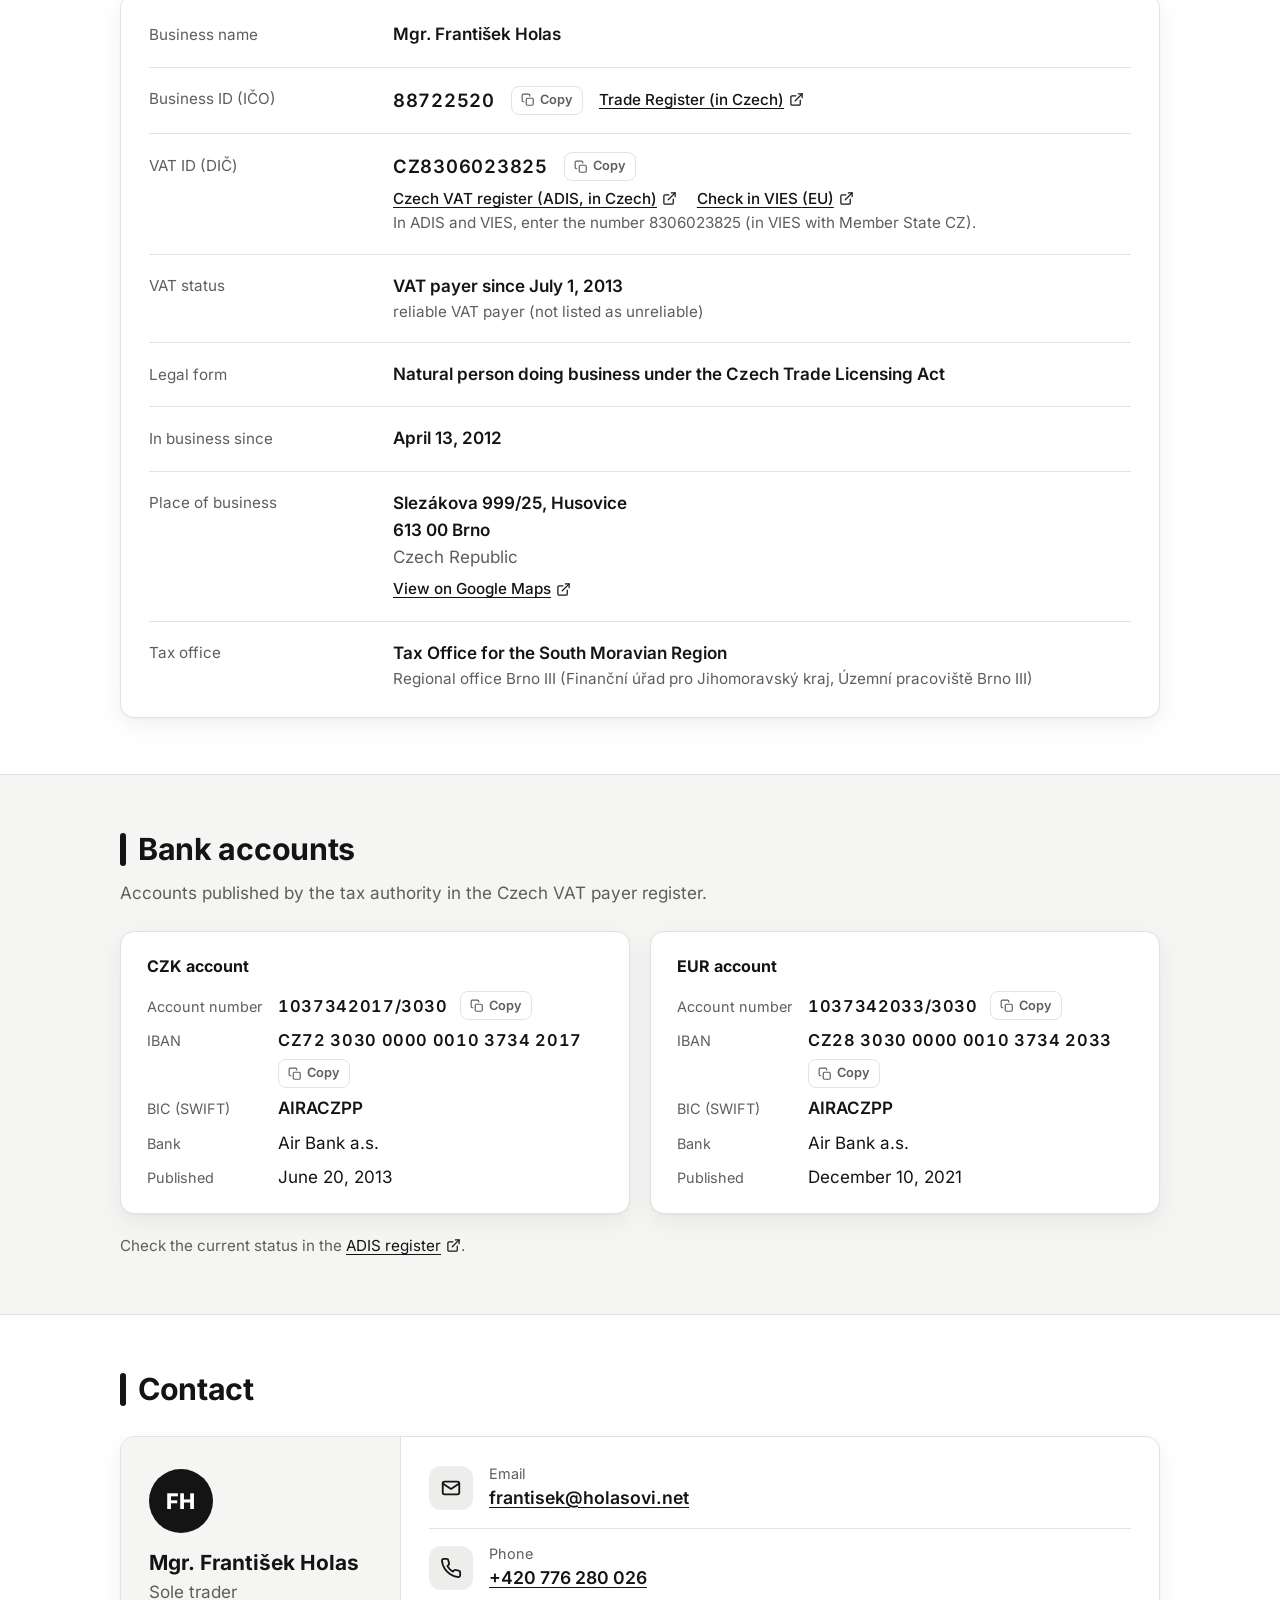
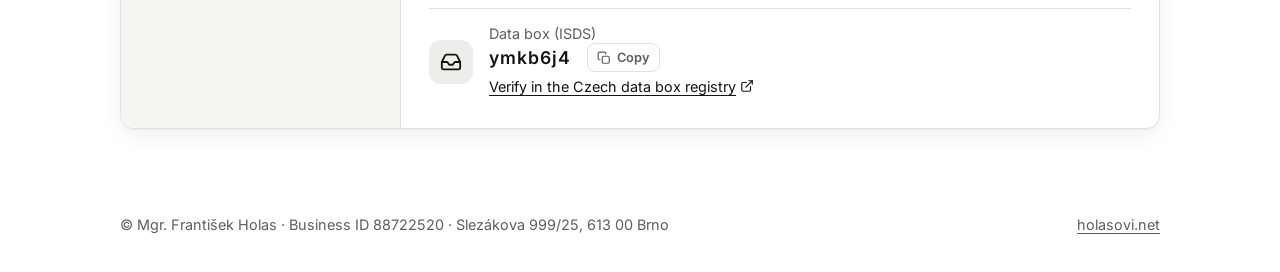
==== commit 7ac382de: "Profil Františka: e-shop s nedělitelným spojovníkem Co-Authored-By: Claude Opus 5.5 <noreply@anthrop" ====
--- a/frantisek-profil-88722520/index.html
+++ b/frantisek-profil-88722520/index.html
@@ -179,7 +179,7 @@
           </div>
           <div class="card oblast">
             <h3>Komplexní aplikace</h3>
-            <p>Návrh a realizace komplexních aplikací: workflow, tisková řešení, e-shop, automatizace procesů, uživatelské kokpity, národní standard pro elektronický systém spisové služby eSSL/ISSD, EET&nbsp;2.0, veřejné rejstříky ADIS/ISIR/VIES a mnoho dalšího.</p>
+            <p>Návrh a realizace komplexních aplikací: workflow, tisková řešení, e&#8209;shop, automatizace procesů, uživatelské kokpity, národní standard pro elektronický systém spisové služby eSSL/ISSD, EET&nbsp;2.0, veřejné rejstříky ADIS/ISIR/VIES a mnoho dalšího.</p>
             <ul class="stitky"><li>Automatizace procesů</li><li>E-shop</li><li>EET 2.0</li><li>Spisová služba</li><li>Tisková řešení</li><li>Uživatelské kokpity</li><li>Veřejné rejstříky</li><li>Workflow</li></ul>
           </div>
         </div>
